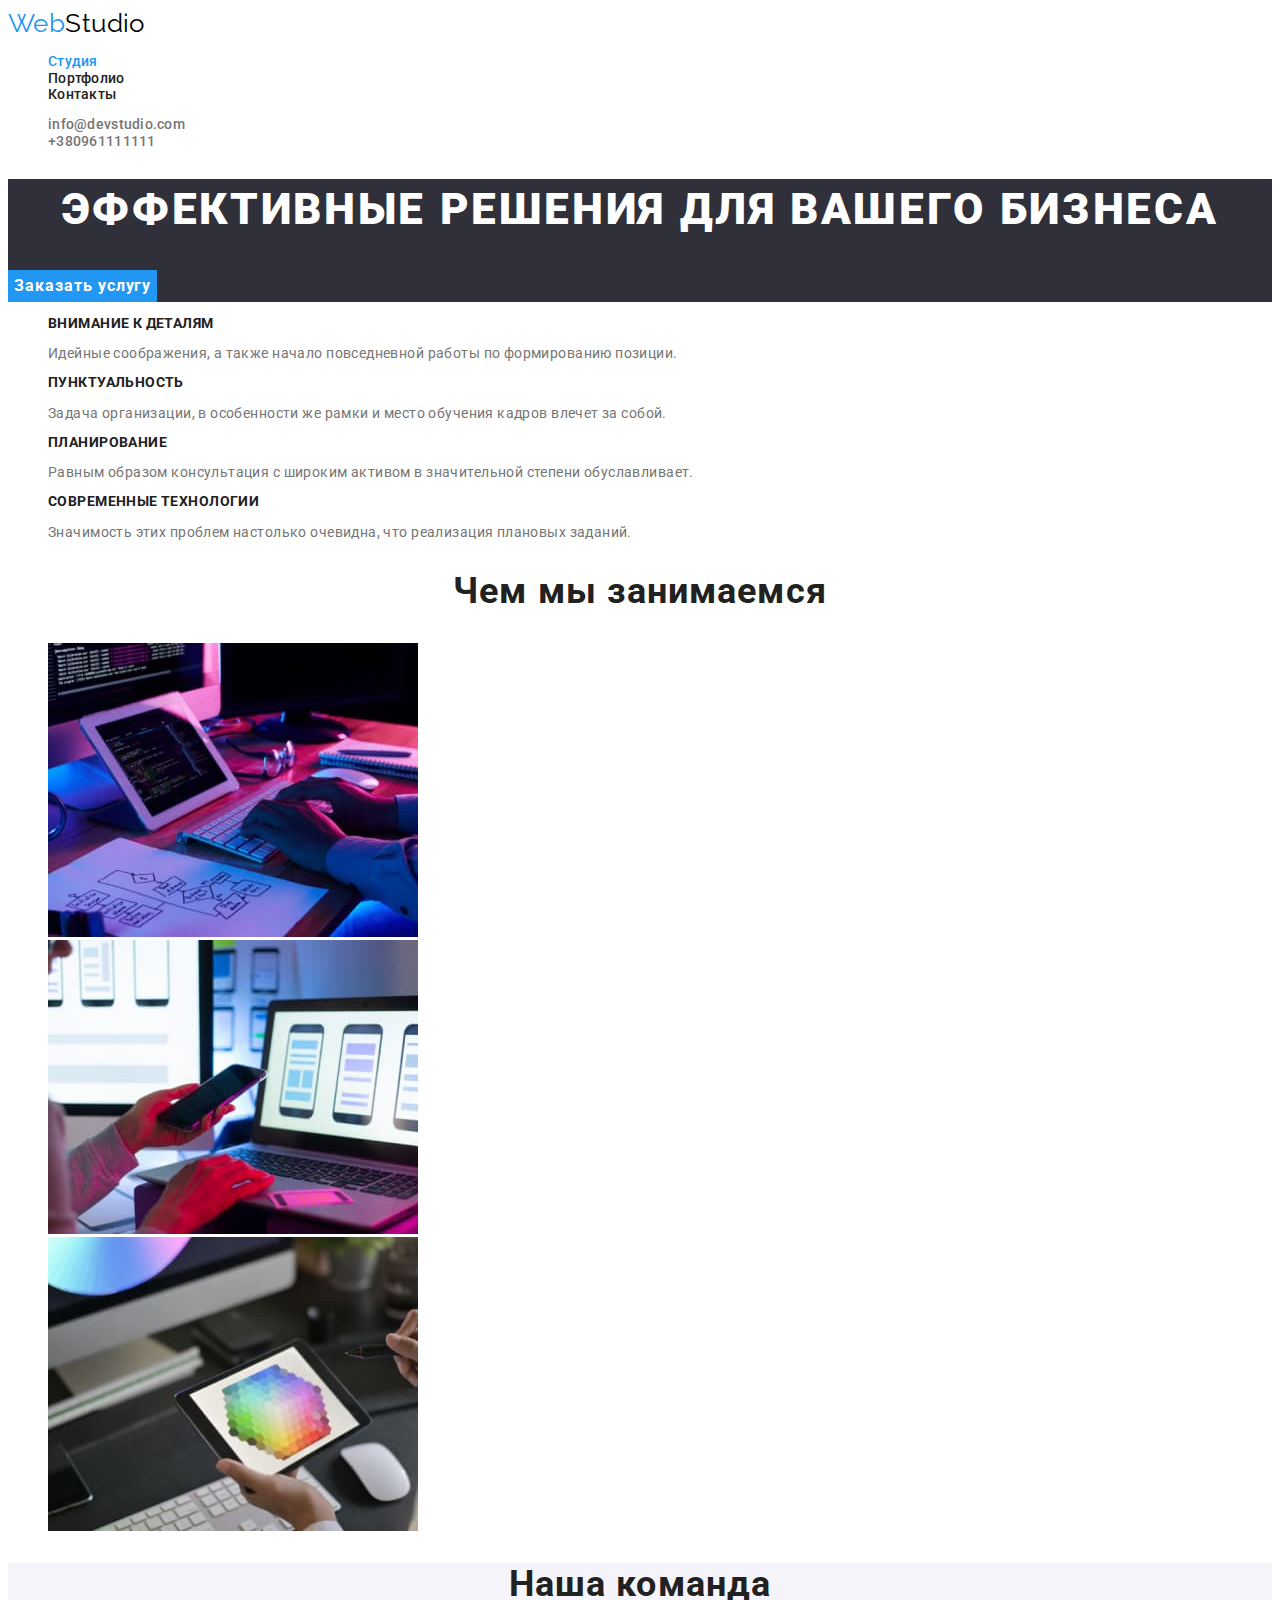
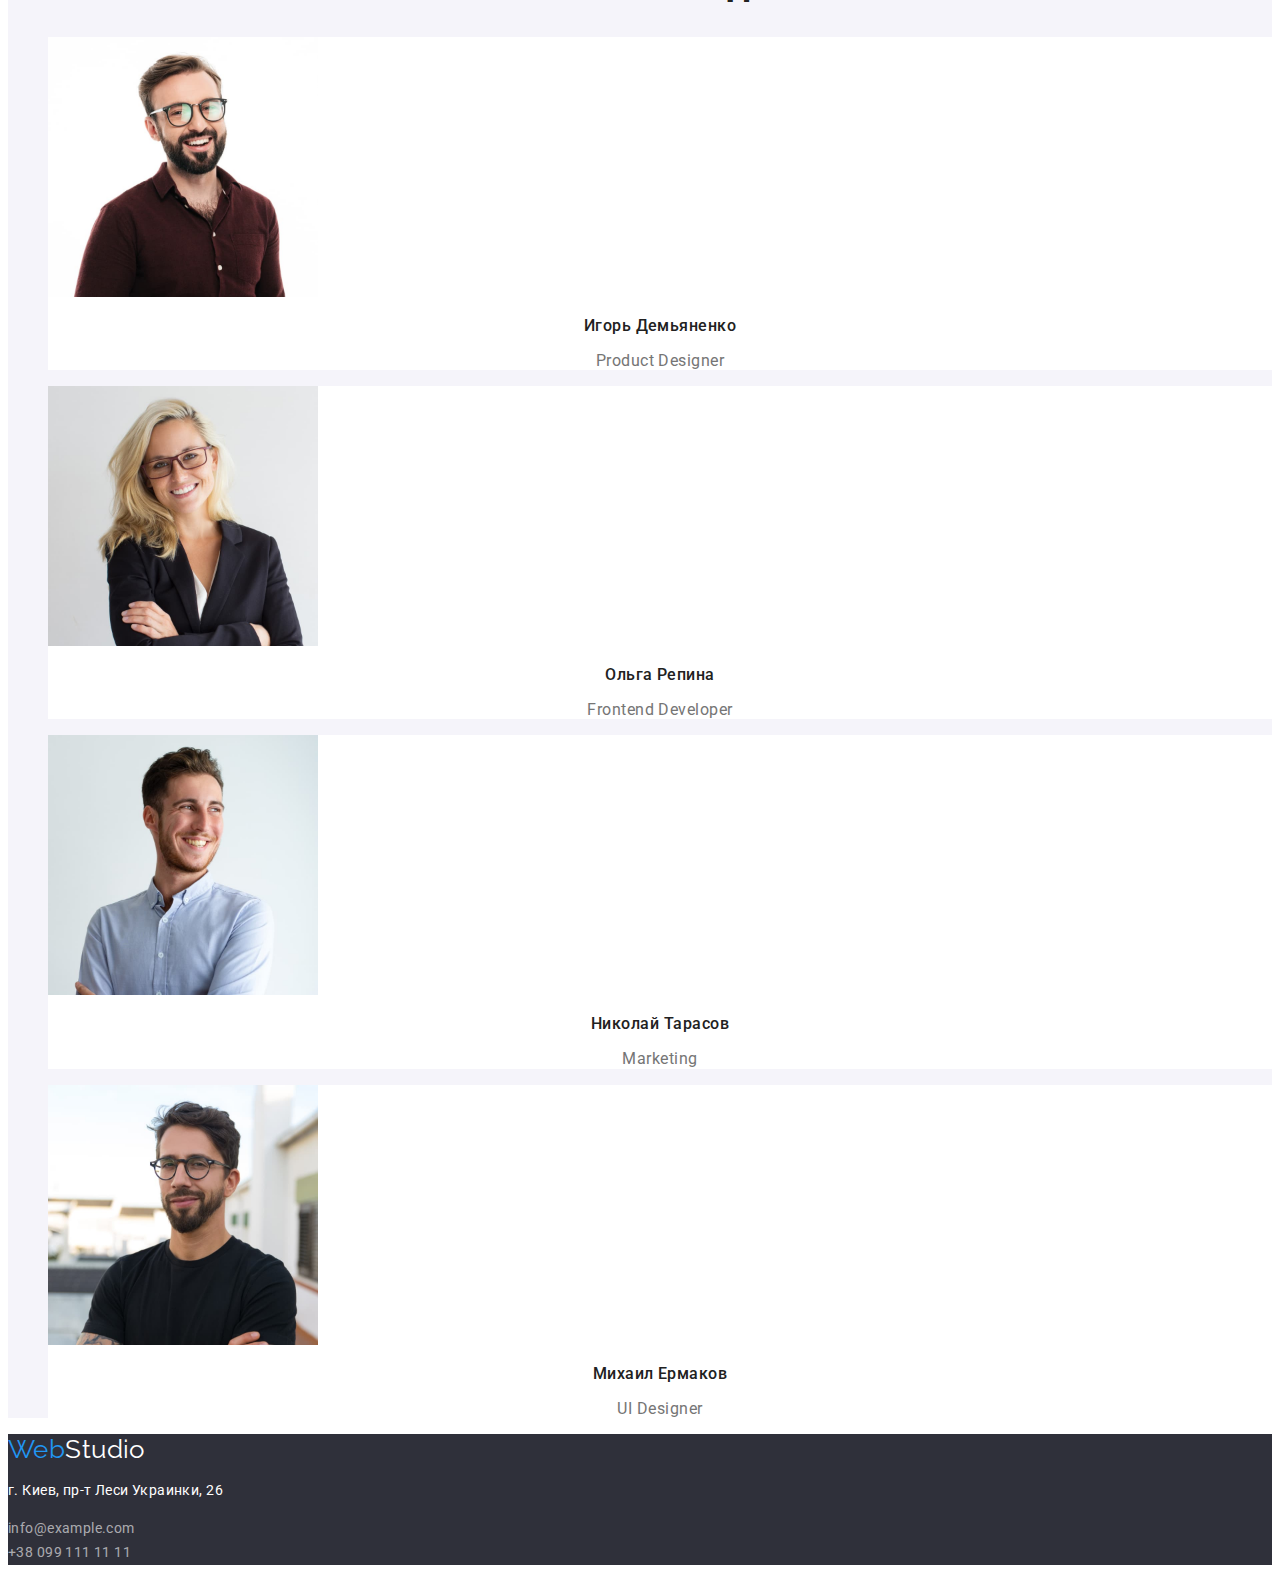
==== index.html @ defbe049 "Initial commit" ====
<!DOCTYPE html>
<html lang="ru">
  <head>
    <meta charset="UTF-8" />
    <meta http-equiv="X-UA-Compatible" content="IE=edge" />
    <meta name="viewport" content="width=device-width, initial-scale=1.0" />
    <title>WebStudio</title>
    <link rel="preconnect" href="https://fonts.googleapis.com" />
    <link rel="preconnect" href="https://fonts.gstatic.com" crossorigin />
    <link
      href="https://fonts.googleapis.com/css2?family=Raleway:wght@700&family=Roboto:wght@400;500;700;900&display=swap"
      rel="stylesheet"
    />
    <link rel="stylesheet" href="./css/styles.css" />
  </head>
  <body>
    <!-- Шапка -->
    <header>
      <nav class="nav-header">
        <a lang="en" href="./index.html" class="logo"
          >Web<span class="logo-secondary">Studio</span></a
        >
        <ul class="site-nav list">
          <li><a href="" class="link current">Студия</a></li>
          <li><a href="./portfolio.html" class="link">Портфолио</a></li>
          <li><a href="" class="link">Контакты</a></li>
        </ul>
      </nav>
      <ul class="header-list">
        <li>
          <a href="mailto:info@devstudio.com" class="header-link"
            >info@devstudio.com</a
          >
        </li>
        <li>
          <a href="tel:+380961111111" class="header-link">+380961111111</a>
        </li>
      </ul>
    </header>
    <!-- Основной контент -->

    <main>
      <!-- Герой -->
      <section class="hero">
        <h1 class="hero-title">Эффективные решения для вашего бизнеса</h1>
        <button type="button" class="primary-button">Заказать услугу</button>
      </section>

      <!-- Приемущества сайта -->
      <div class="main-sextion">
        <ul class="main-list">
          <li>
            <h3 class="main-title">Внимание к деталям</h3>
            <p class="main-text">
              Идейные соображения, а также начало повседневной работы по
              формированию позиции.
            </p>
          </li>
          <li>
            <h3 class="main-title">Пунктуальность</h3>
            <p class="main-text">
              Задача организации, в особенности же рамки и место обучения кадров
              влечет за собой.
            </p>
          </li>
          <li>
            <h3 class="main-title">Планирование</h3>
            <p class="main-text">
              Равным образом консультация с широким активом в значительной
              степени обуславливает.
            </p>
          </li>
          <li>
            <h3 class="main-title">Современные технологии</h3>
            <p class="main-text">
              Значимость этих проблем настолько очевидна, что реализация
              плановых заданий.
            </p>
          </li>
        </ul>
      </div>
      <!-- Чем мы занимаемся -->
      <section class="work-section">
        <h2 class="work-title">Чем мы занимаемся</h2>
        <ul class="work-list">
          <li>
            <img
              src="./images/webstudio/nout.jpg"
              alt="планшет с написанным на нем кодом"
              width="370"
              height="294"
            />
          </li>
          <li>
            <img
              src="./images/webstudio/mobile.jpg"
              alt="работа на ноутбуке"
              width="370"
              height="294"
            />
          </li>
          <li>
            <img
              src="./images/webstudio/cube.jpg"
              alt="цветной шестигранник на планшете"
              width="370"
              height="294"
            />
          </li>
        </ul>
      </section>
      <!-- Команда работников -->
      <section class="team">
        <h2 class="team-title">Наша команда</h2>
        <ul class="team-list">
          <li class="worker">
            <img
              src="./images/webstudio/red.jpg"
              alt="работник компании в красной рубашке"
              width="270"
              height="260"
            />
            <h3 class="team-name">Игорь Демьяненко</h3>
            <p lang="en" class="team-text">Product Designer</p>
          </li>
          <li class="worker">
            <img
              src="./images/webstudio/blond.jpg" 
              alt="работник комапании девушка блондинка"
              width="270"
              height="260"
            />
            <h3 class="team-name">Ольга Репина</h3>
            <p lang="en" class="team-text">Frontend Developer</p>
          </li>
          <li class="worker">
            <img
              src="./images/webstudio/white.jpg"
              alt="работник комапании в синей рубашке"
              width="270"
              height="260"
            />
            <h3 class="team-name">Николай Тарасов</h3>
            <p lang="en" class="team-text">Marketing</p>
          </li>
          <li class="worker">
            <img
              src="./images/webstudio/black.jpg"
              alt="работник комапании в черной футболке"
              width="270"
              height="260"
            />
            <h3 class="team-name">Михаил Ермаков</h3>
            <p lang="en" class="team-text">UI Designer</p>
          </li>
        </ul>
      </section>
    </main>
    <!-- Подвал сайта -->
    <footer>
      <div class="footer">
        <a lang="en" href="./index.html" class="logo"
          >Web<span class="logo-footer">Studio</span></a
        >
        <address>
          <p class="footer-address">г. Киев, пр-т Леси Украинки, 26</p>
          <a href="mailto:info@example.com " class="footer-link"
            >info@example.com
          </a>
          <br />
          <a href="tel:+380991111111" class="footer-link">+38 099 111 11 11</a>
        </address>
      </div>
    </footer>
  </body>
</html>
---- css/styles.css ----
/* цвет основного текста #757575 */
/* цвет вторичного текста rgba(33, 33, 33, 1) */
/* основной фон #E5E5E5;*/
/* вторичный фон #2F303A */
/* акцент  #2196F3*/

:root {
  --title-text-color: #757575;
  --primary-text-color: rgba(33, 33, 33, 1);
  --accent-color: #2196f3;
  --background-color: #ffffff;
  --secondary-color: #2f303a;
  --button-color: #ffffff;
  --portfolio-title: #212121;
  --primary-button-hover-focus: #188ce8;
}
body {
  background-color: var(--background-color);
  color: var(--title-text-color);
  font-family: Roboto, sans-serif;
  letter-spacing: 0.03em;
  font-size: 14px;
}
/* logo */
.logo {
  color: var(--accent-color);
  font-family: Raleway, sans-serif;
  font-size: 26px;
  line-height: 1.2;
  text-decoration: none;
}
.logo:focus,
.logo:hover {
  color: var(--accent-color);
}
.logo-secondary {
  color: #000000;
}
.logo-secondary:focus,
.logo-secondary:hover {
  color: #000000;
}
/* Навигация */

.site-nav {
  list-style: none;
}
.link {
  color: var(--primary-text-color);
  font-weight: 500;
  line-height: 1.1;
  letter-spacing: 0.02em;
  text-decoration: none;
}
.link:focus,
.link:hover {
  color: var(--accent-color);
}
.site-nav .current {
  color: var(--accent-color);
}

/* Адрес */
.header-list {
  list-style: none;
}
.header-link {
  color: var(--title-text-color);
  font-weight: 500;
  letter-spacing: 0.02em;
  line-height: 1.1;
  text-decoration: none;
}
.header-link:focus,
.header-link:hover {
  color: var(--accent-color);
}

/* основной контент */
/* ГЕРОЙ */
.hero {
  background-color: var(--secondary-color);
}
.hero-title {
  color: white;
  font-weight: 900;
  font-size: 44px;
  line-height: 1.4;
  text-align: center;
  letter-spacing: 0.06em;
  text-transform: uppercase;

}
.primary-button {
  background-color: var(--accent-color);
  color: var(--button-color);
  font-family: inherit;
  border: none;
  cursor: pointer;
  font-weight: 700;
font-size: 16px;
line-height:1.9;
letter-spacing: 0.06em;
}
.primary-button:focus,
.primary-button:hover {
  background-color: var(--primary-button-hover-focus);
}
/* Приемущества сайта */
.main-list {
  list-style: none;
}
.main-title {
  color: var(--primary-text-color);
  font-size: 14px;
  line-height: 1.1;
  text-transform: uppercase;

}
/* чем занимается фирма */

.work-title {
  color: var(--primary-text-color);
  font-size: 36px;
  line-height: 1.2;
  text-align: center;
  letter-spacing: 0.03em;
}
.work-list {
  list-style: none;
}
/* Наша команда */
.team {
  background-color: #f5f4fa;
}
.team-photo {
  background-color: var(--background-color);
}
.team-title {
  font-size: 36px;
  line-height: 1.2;
  text-align: center;
  letter-spacing: 0.03em;
  color: #212121;
}
.team-list {
  list-style: none;
}
.worker {
  background-color: var(--background-color);
}
.team-name {
  font-weight: 500;
  font-size: 16px;
  line-height: 1.2;
  text-align: center;
  letter-spacing: 0.03em;
  color: var(--primary-text-color);
}
.team-text {
  font-size: 16px;
  line-height: 1.2;
  text-align: center;
  letter-spacing: 0.03em;
}
/* Подвал сайта */
.logo-footer {
  color: var(--background-color);
}
.footer {
  background-color: #2f303a;
}
.footer-address {
  color: white;
  font-style: normal;
  line-height: 1.7;
}
.footer-link {
  color: rgba(255, 255, 255, 0.6);
  font-style: normal;
  text-decoration: none;
  line-height: 1.7;
}
.footer-link:focus,
.footer-link:hover {
  color: var(--accent-color);
}
/* Страница портфолио */
/* Секция кнопки */
.projects-buttons {
  list-style: none;
}
.secondary-button {
  font-family: inherit;
  font-weight: 500;
  font-size: 16px;
  line-height: 1.6;
  letter-spacing: 0.03em;
  border: none;
  cursor: pointer;
}
.secondary-button:focus,
.secondary-button:hover {
  background-color: var(--accent-color);
  color: var(--button-color);
}
/* Секция проекты */
.projects-list {
  list-style: none;
  box-sizing: border-box;
}
.projects-link {
  background-color: #eeeeee;
  text-decoration: none;
}
.projects-title {
  color: var(--portfolio-title);
  font-size: 18px;
  line-height: 2;
  letter-spacing: 0.06em;
}
.projects-text {
  color: var(--title-text-color);
  font-size: 16px;
  line-height: 1.9;
  letter-spacing: 0.03em;
}
/* Футер */
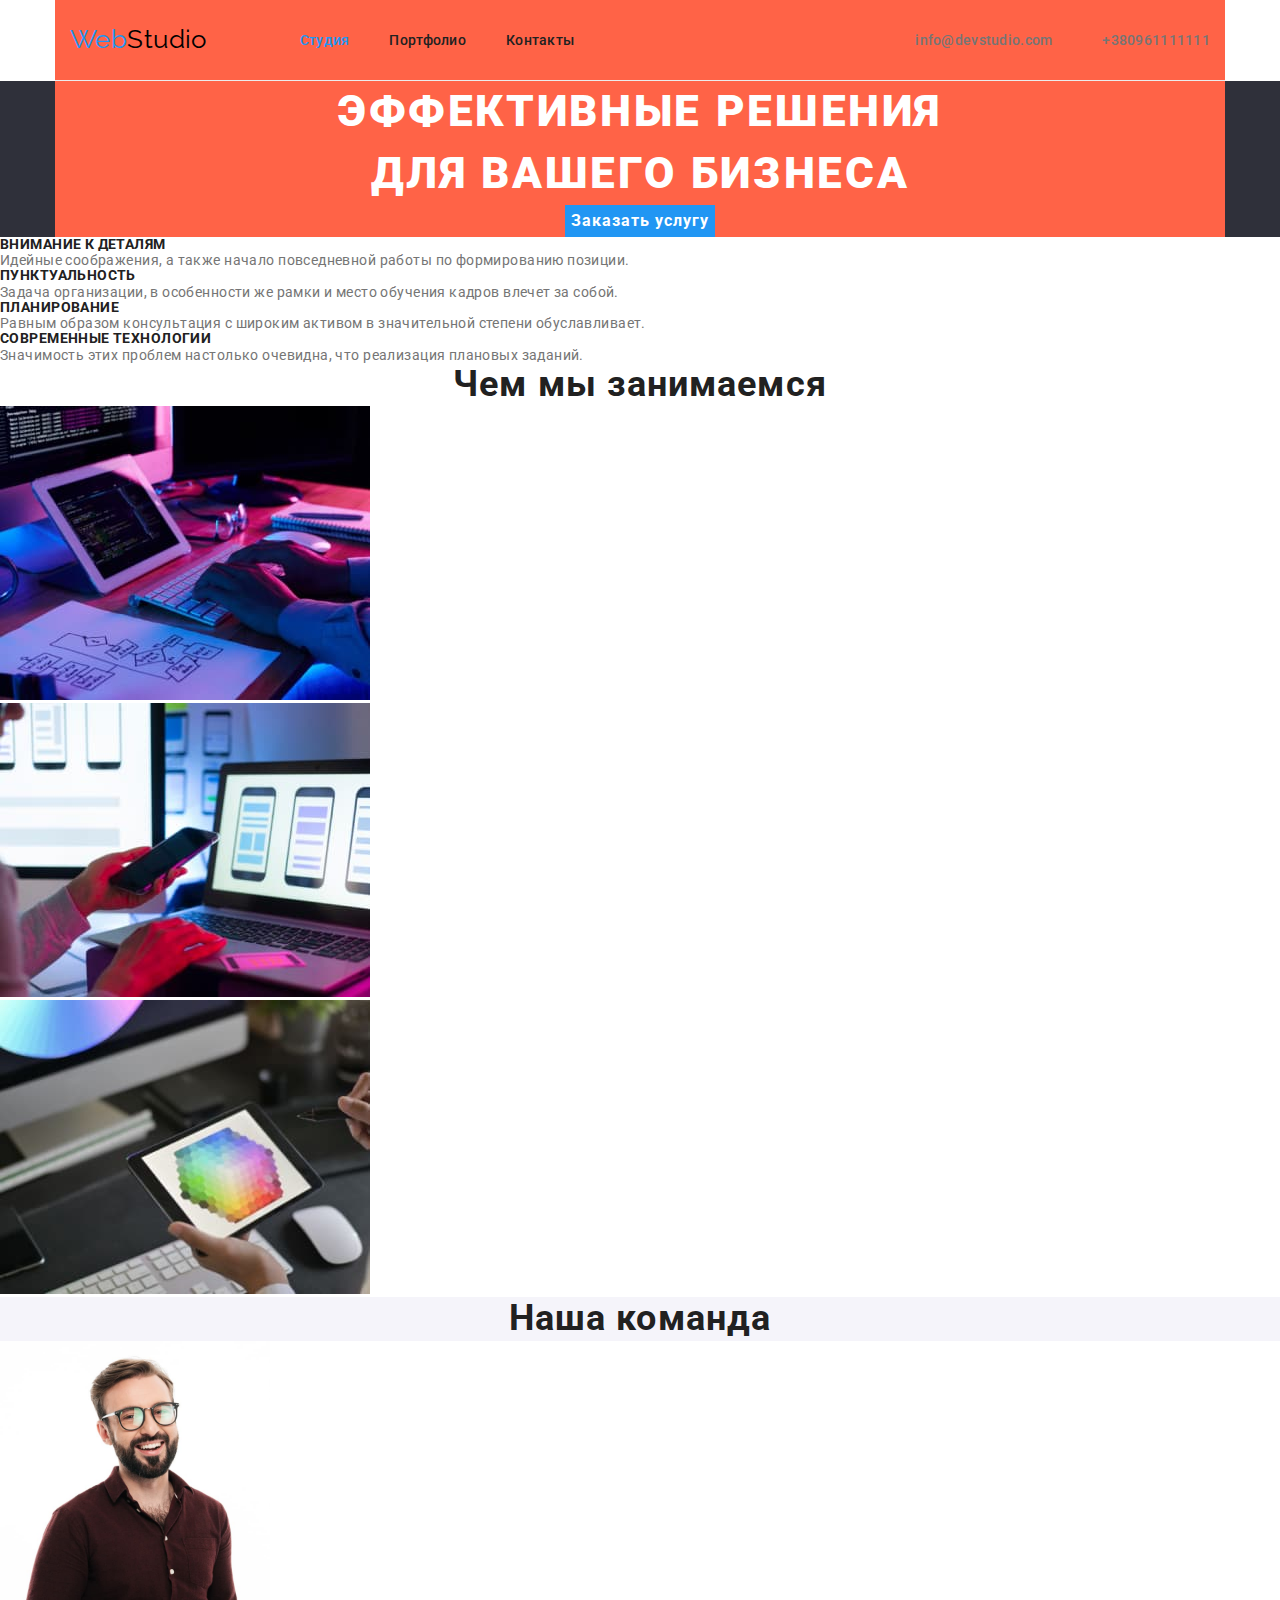
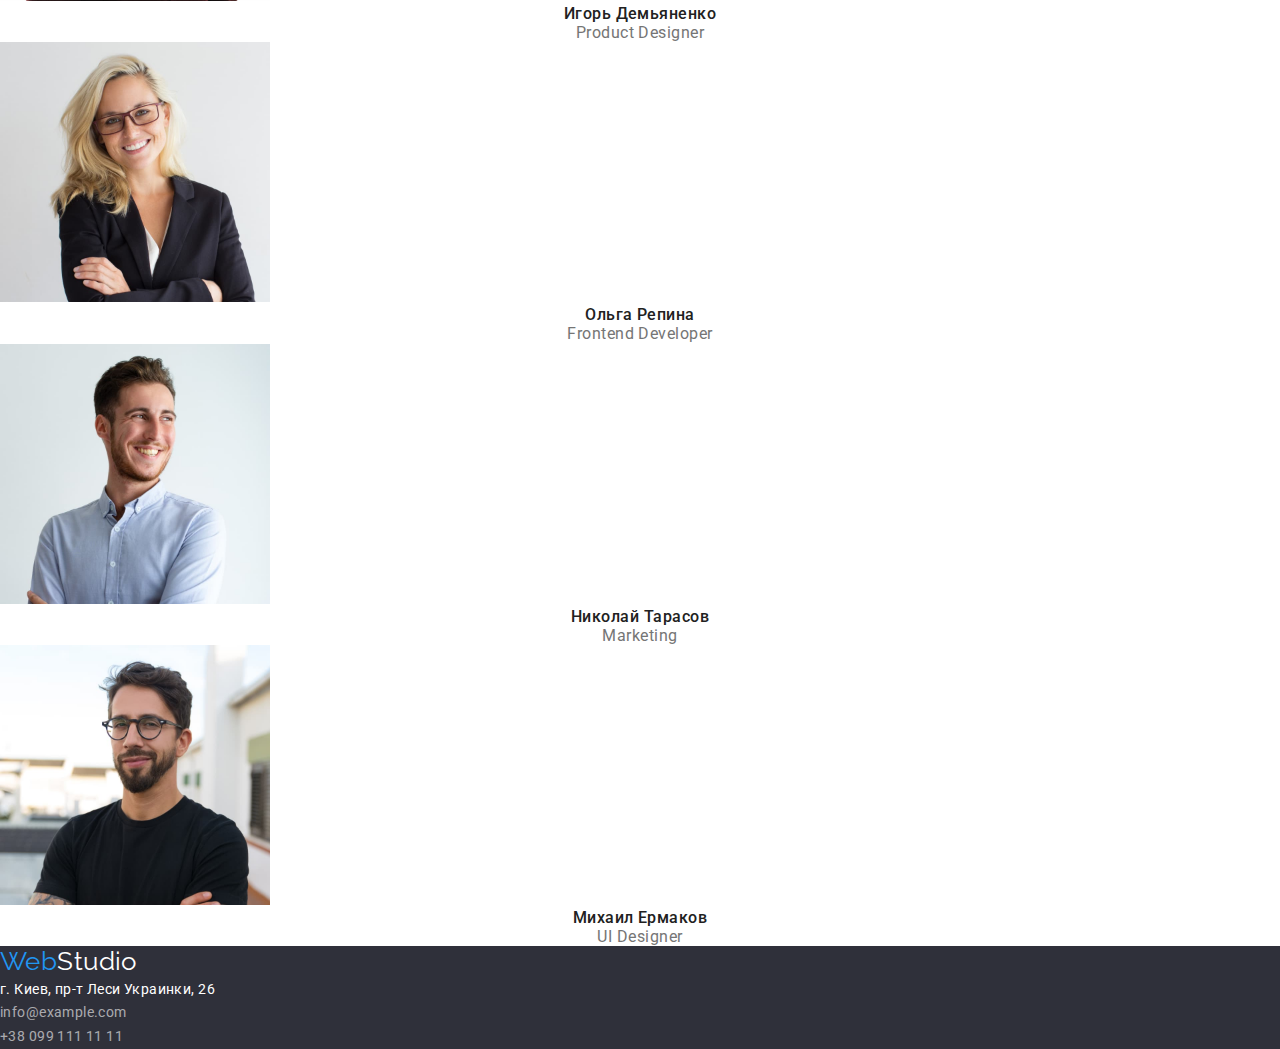
==== commit 9691c021: "сделан header" ====
--- a/index.html
+++ b/index.html
@@ -11,39 +11,49 @@
       href="https://fonts.googleapis.com/css2?family=Raleway:wght@700&family=Roboto:wght@400;500;700;900&display=swap"
       rel="stylesheet"
     />
+    <link
+      rel="stylesheet"
+      href="https://cdnjs.cloudflare.com/ajax/libs/modern-normalize/1.1.0/modern-normalize.min.css"
+    />
     <link rel="stylesheet" href="./css/styles.css" />
   </head>
   <body>
     <!-- Шапка -->
     <header>
+      <div class="container main-nav">
       <nav class="nav-header">
         <a lang="en" href="./index.html" class="logo"
           >Web<span class="logo-secondary">Studio</span></a
         >
+        
         <ul class="site-nav list">
-          <li><a href="" class="link current">Студия</a></li>
-          <li><a href="./portfolio.html" class="link">Портфолио</a></li>
-          <li><a href="" class="link">Контакты</a></li>
+          <li class="item"><a href="" class="link current">Студия</a></li>
+          <li class="item"><a href="./portfolio.html" class="link">Портфолио</a></li>
+          <li class="item"><a href="" class="link">Контакты</a></li>
         </ul>
       </nav>
+      
       <ul class="header-list">
-        <li>
+        <li class="item">
           <a href="mailto:info@devstudio.com" class="header-link"
             >info@devstudio.com</a
           >
         </li>
-        <li>
+        <li class="item">
           <a href="tel:+380961111111" class="header-link">+380961111111</a>
         </li>
       </ul>
+      </div>
     </header>
     <!-- Основной контент -->
 
     <main>
       <!-- Герой -->
       <section class="hero">
+        <div class="container top ">
         <h1 class="hero-title">Эффективные решения для вашего бизнеса</h1>
         <button type="button" class="primary-button">Заказать услугу</button>
+      </div>
       </section>
 
       <!-- Приемущества сайта -->
@@ -125,7 +135,7 @@
           </li>
           <li class="worker">
             <img
-              src="./images/webstudio/blond.jpg" 
+              src="./images/webstudio/blond.jpg"
               alt="работник комапании девушка блондинка"
               width="270"
               height="260"
--- a/css/styles.css
+++ b/css/styles.css
@@ -20,9 +20,51 @@
   font-family: Roboto, sans-serif;
   letter-spacing: 0.03em;
   font-size: 14px;
-}
+  margin: 0;
+}
+
+
+
+/* Утилиты */
+
+h1,
+h2,
+h3,
+h4,
+h5,
+h6,
+p,
+ul {
+  margin: 0;
+  padding: 0;
+}
+
+.container{
+  width: 1170px;
+  padding-left: 15px;
+  padding-right: 15px;
+  margin-left: auto;
+  margin-right: auto;
+  background-color: tomato;
+  
+}
+
+.main-nav{
+  display: flex;
+  align-items: center;
+  border-bottom: 1px solid #ECECEC;
+  
+}
+
 /* logo */
+.nav-header{
+  display: flex;
+  align-items: center;
+}
 .logo {
+  margin-right: 93px;
+  padding-top: 24px;
+  padding-bottom: 25px;
   color: var(--accent-color);
   font-family: Raleway, sans-serif;
   font-size: 26px;
@@ -44,7 +86,27 @@
 
 .site-nav {
   list-style: none;
-}
+  display: flex;
+  margin-left: auto;
+  margin-right: auto;
+  padding-top: 32px;
+  padding-bottom:32px;
+  
+}
+
+.site-nav .item:not(:last-child) {
+  margin-right: 40px;
+}
+.header-list{
+  display: flex;
+  padding-top: 32px;
+  padding-bottom: 32px;
+  margin-left: auto;
+  
+}
+
+
+
 .link {
   color: var(--primary-text-color);
   font-weight: 500;
@@ -64,6 +126,9 @@
 .header-list {
   list-style: none;
 }
+.header-list .item:not(:last-child){
+  margin-right: 50px;
+}
 .header-link {
   color: var(--title-text-color);
   font-weight: 500;
@@ -81,7 +146,14 @@
 .hero {
   background-color: var(--secondary-color);
 }
+.top{
+  padding: 100;
+}
+
 .hero-title {
+  margin-left: auto;
+  margin-right: auto;
+  width: 696px;
   color: white;
   font-weight: 900;
   font-size: 44px;
@@ -89,18 +161,23 @@
   text-align: center;
   letter-spacing: 0.06em;
   text-transform: uppercase;
-
+  
 }
 .primary-button {
+  display: flex;
+  margin-left: auto;
+  margin-right: auto;
   background-color: var(--accent-color);
   color: var(--button-color);
   font-family: inherit;
   border: none;
   cursor: pointer;
   font-weight: 700;
-font-size: 16px;
-line-height:1.9;
-letter-spacing: 0.06em;
+  font-size: 16px;
+  line-height: 1.9;
+  letter-spacing: 0.06em;
+
+  
 }
 .primary-button:focus,
 .primary-button:hover {
@@ -115,7 +192,6 @@
   font-size: 14px;
   line-height: 1.1;
   text-transform: uppercase;
-
 }
 /* чем занимается фирма */
 
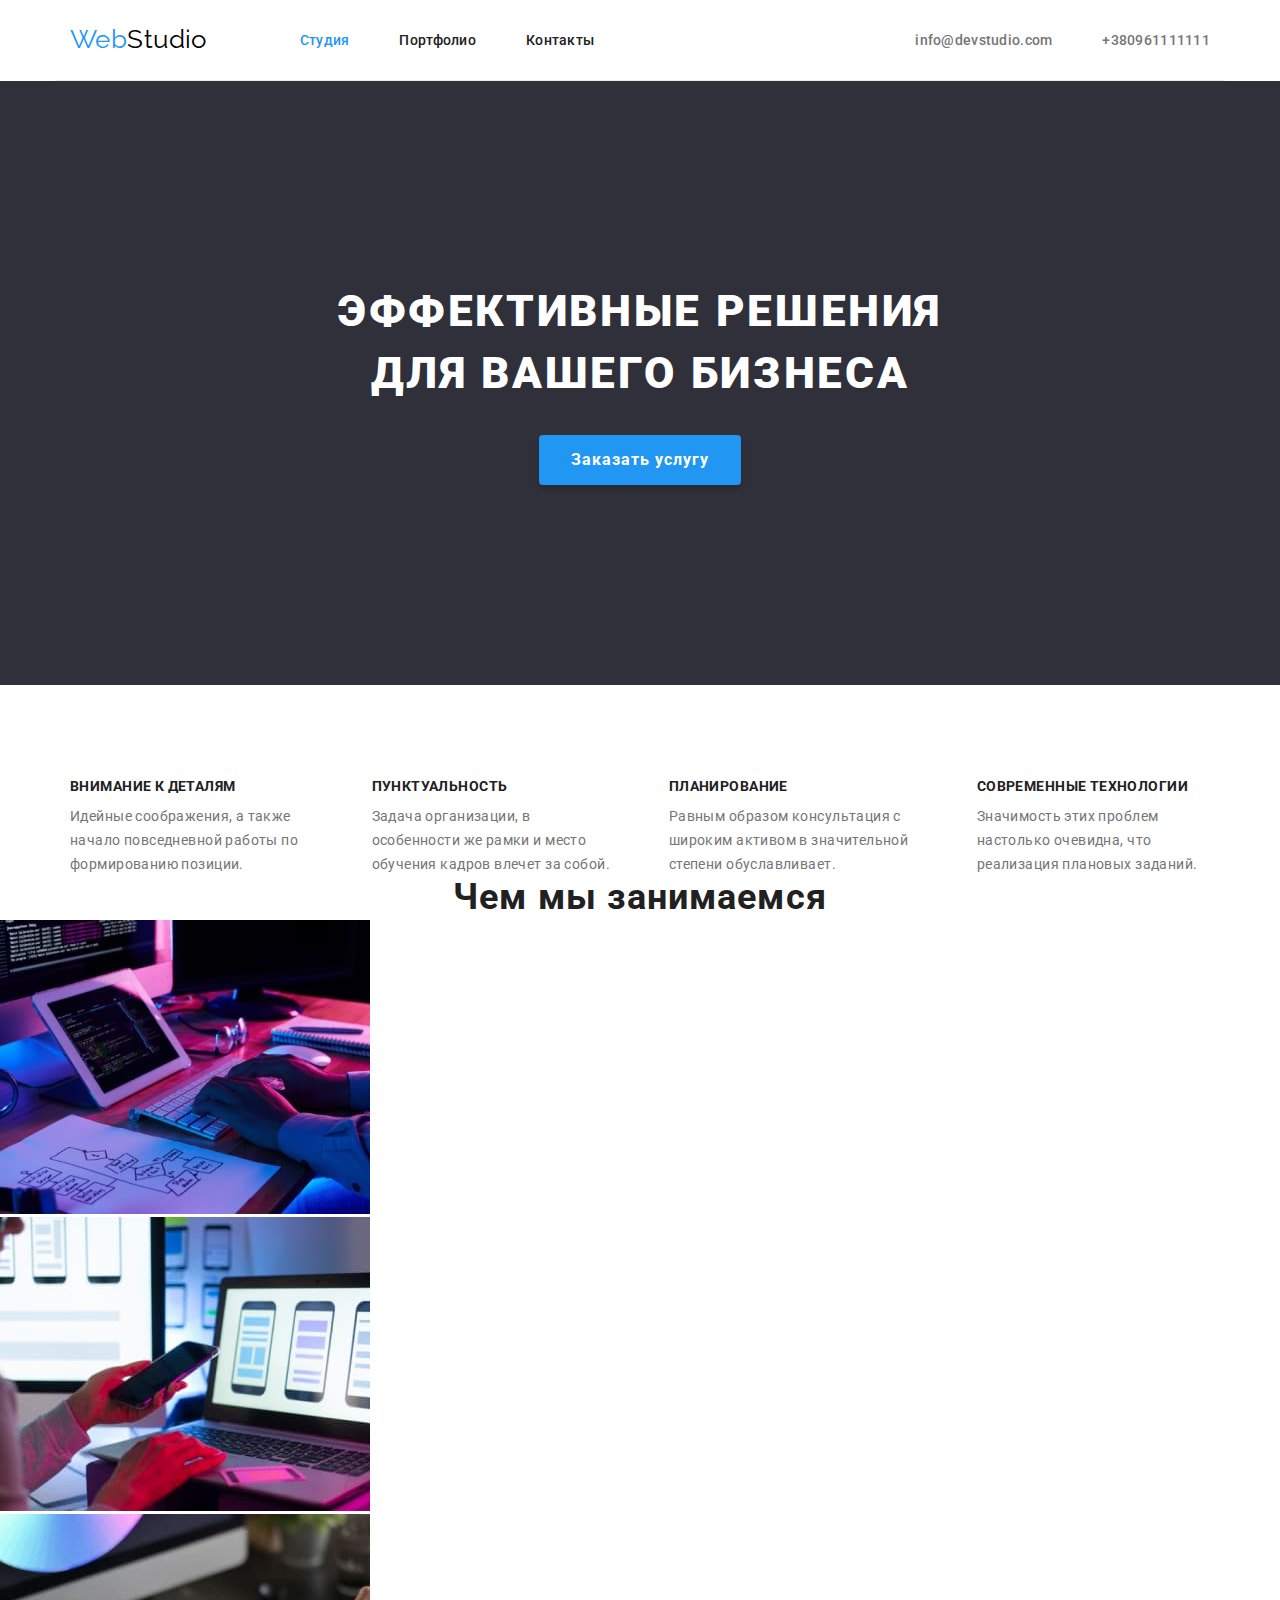
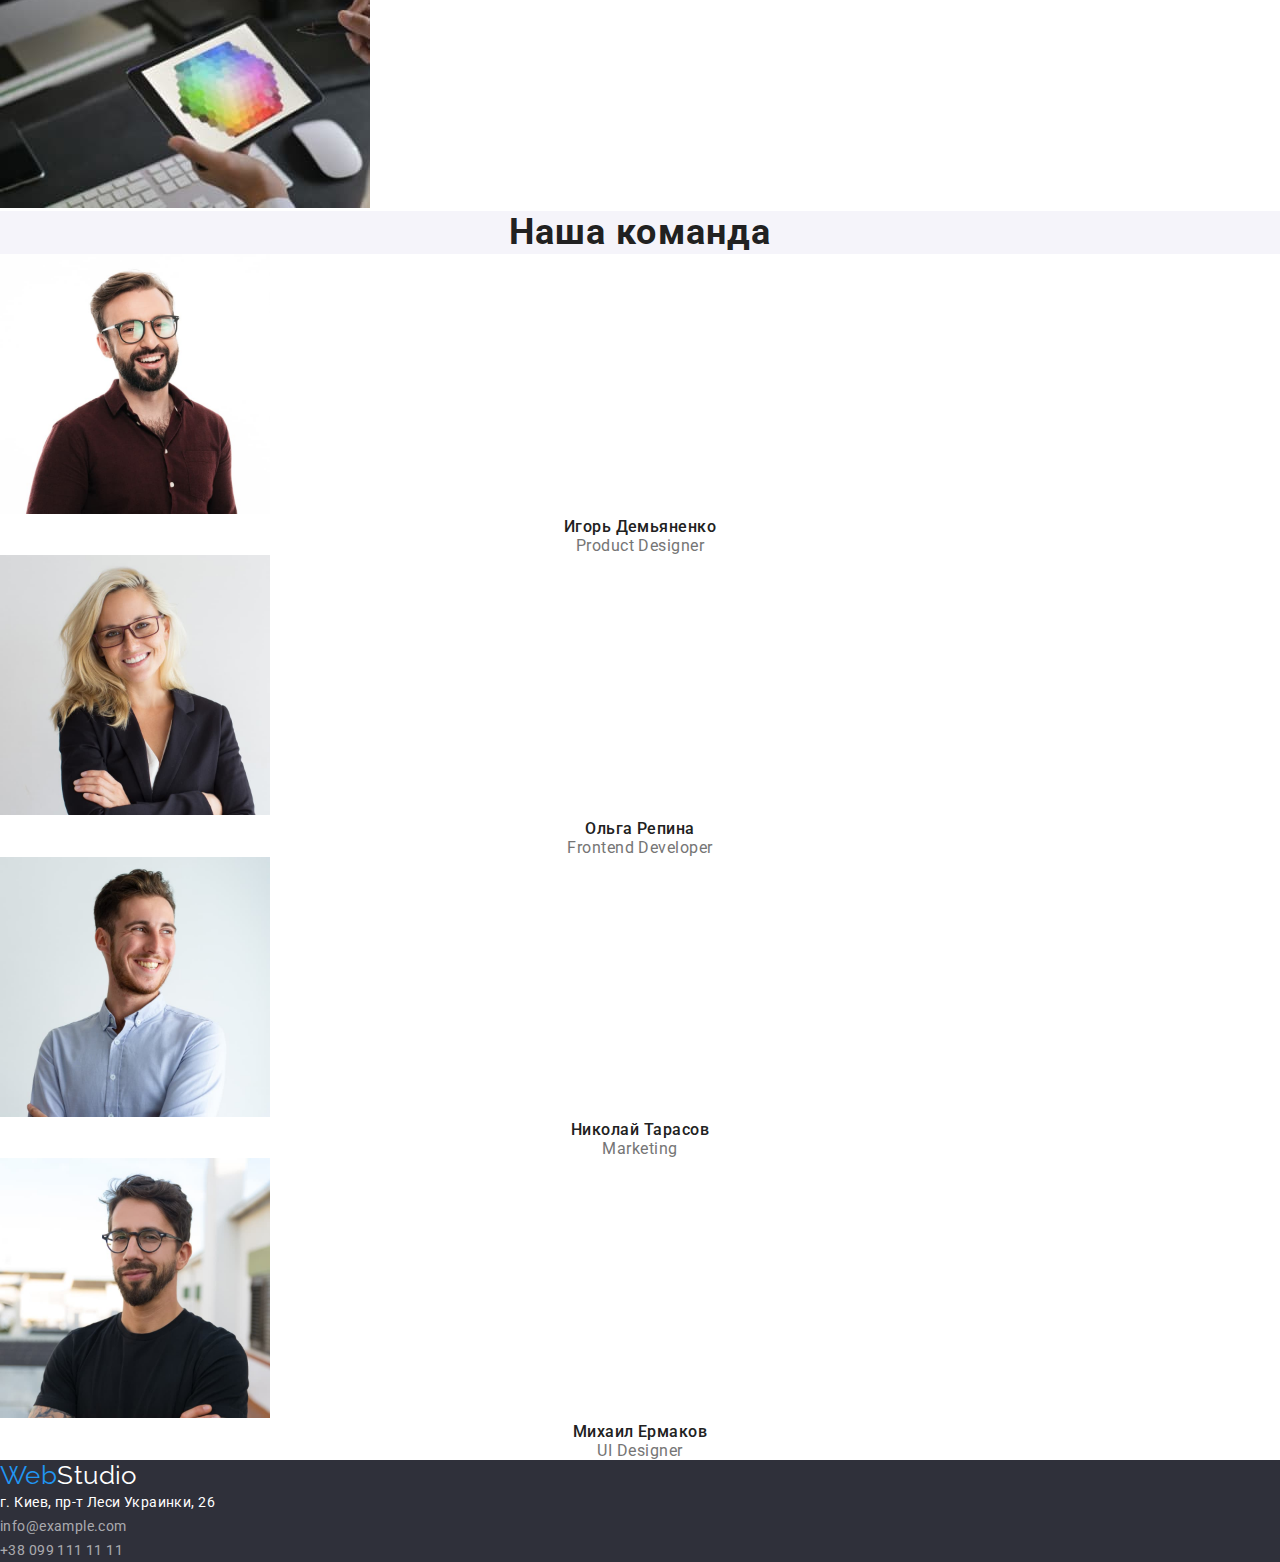
==== commit aa29bcd8: "сделал секцию приемущества" ====
--- a/index.html
+++ b/index.html
@@ -51,36 +51,39 @@
       <!-- Герой -->
       <section class="hero">
         <div class="container top ">
-        <h1 class="hero-title">Эффективные решения для вашего бизнеса</h1>
+        <h1 class="hero-title">Эффективные решения <br> для вашего бизнеса</h1>
+        <div class="padding-bottom">
         <button type="button" class="primary-button">Заказать услугу</button>
+        </div>
       </div>
       </section>
 
       <!-- Приемущества сайта -->
       <div class="main-sextion">
+        <div class="container">
         <ul class="main-list">
-          <li>
+          <li class="item">
             <h3 class="main-title">Внимание к деталям</h3>
             <p class="main-text">
               Идейные соображения, а также начало повседневной работы по
               формированию позиции.
             </p>
           </li>
-          <li>
+          <li class="item">
             <h3 class="main-title">Пунктуальность</h3>
             <p class="main-text">
               Задача организации, в особенности же рамки и место обучения кадров
               влечет за собой.
             </p>
           </li>
-          <li>
+          <li class="item">
             <h3 class="main-title">Планирование</h3>
             <p class="main-text">
               Равным образом консультация с широким активом в значительной
               степени обуславливает.
             </p>
           </li>
-          <li>
+          <li class="item">
             <h3 class="main-title">Современные технологии</h3>
             <p class="main-text">
               Значимость этих проблем настолько очевидна, что реализация
@@ -88,6 +91,7 @@
             </p>
           </li>
         </ul>
+        </div>
       </div>
       <!-- Чем мы занимаемся -->
       <section class="work-section">
--- a/css/styles.css
+++ b/css/styles.css
@@ -45,14 +45,13 @@
   padding-right: 15px;
   margin-left: auto;
   margin-right: auto;
-  background-color: tomato;
-  
+
 }
 
 .main-nav{
   display: flex;
   align-items: center;
-  border-bottom: 1px solid #ECECEC;
+   border-bottom: 1px solid #ECECEC;
   
 }
 
@@ -94,7 +93,7 @@
   
 }
 
-.site-nav .item:not(:last-child) {
+.item:not(:last-child) {
   margin-right: 40px;
 }
 .header-list{
@@ -126,7 +125,7 @@
 .header-list {
   list-style: none;
 }
-.header-list .item:not(:last-child){
+ .item:not(:last-child){
   margin-right: 50px;
 }
 .header-link {
@@ -144,16 +143,17 @@
 /* основной контент */
 /* ГЕРОЙ */
 .hero {
+  margin-bottom: 94px;
   background-color: var(--secondary-color);
+  text-align: center;
 }
 .top{
-  padding: 100;
+  padding-top: 200px;
+
 }
 
 .hero-title {
-  margin-left: auto;
-  margin-right: auto;
-  width: 696px;
+margin-bottom: 30px;
   color: white;
   font-weight: 900;
   font-size: 44px;
@@ -161,38 +161,53 @@
   text-align: center;
   letter-spacing: 0.06em;
   text-transform: uppercase;
-  
+}
+.padding-bottom{
+padding-bottom: 200px;
 }
 .primary-button {
-  display: flex;
-  margin-left: auto;
-  margin-right: auto;
+  padding: 10px 32px;
+box-shadow: 0px 4px 4px rgba(0, 0, 0, 0.15);
+border-radius: 4px;
+border: none;
   background-color: var(--accent-color);
   color: var(--button-color);
   font-family: inherit;
-  border: none;
   cursor: pointer;
   font-weight: 700;
   font-size: 16px;
   line-height: 1.9;
   letter-spacing: 0.06em;
-
-  
 }
 .primary-button:focus,
 .primary-button:hover {
   background-color: var(--primary-button-hover-focus);
 }
 /* Приемущества сайта */
+
+
 .main-list {
   list-style: none;
+  display: flex;
+  align-items: center;
+  
+
 }
 .main-title {
+  margin-bottom: 10px;
   color: var(--primary-text-color);
   font-size: 14px;
   line-height: 1.1;
   text-transform: uppercase;
 }
+.main-text{
+  font-size: 14px;
+    line-height: 24px;
+    letter-spacing: 0.03em;
+}
+
+
+
 /* чем занимается фирма */
 
 .work-title {
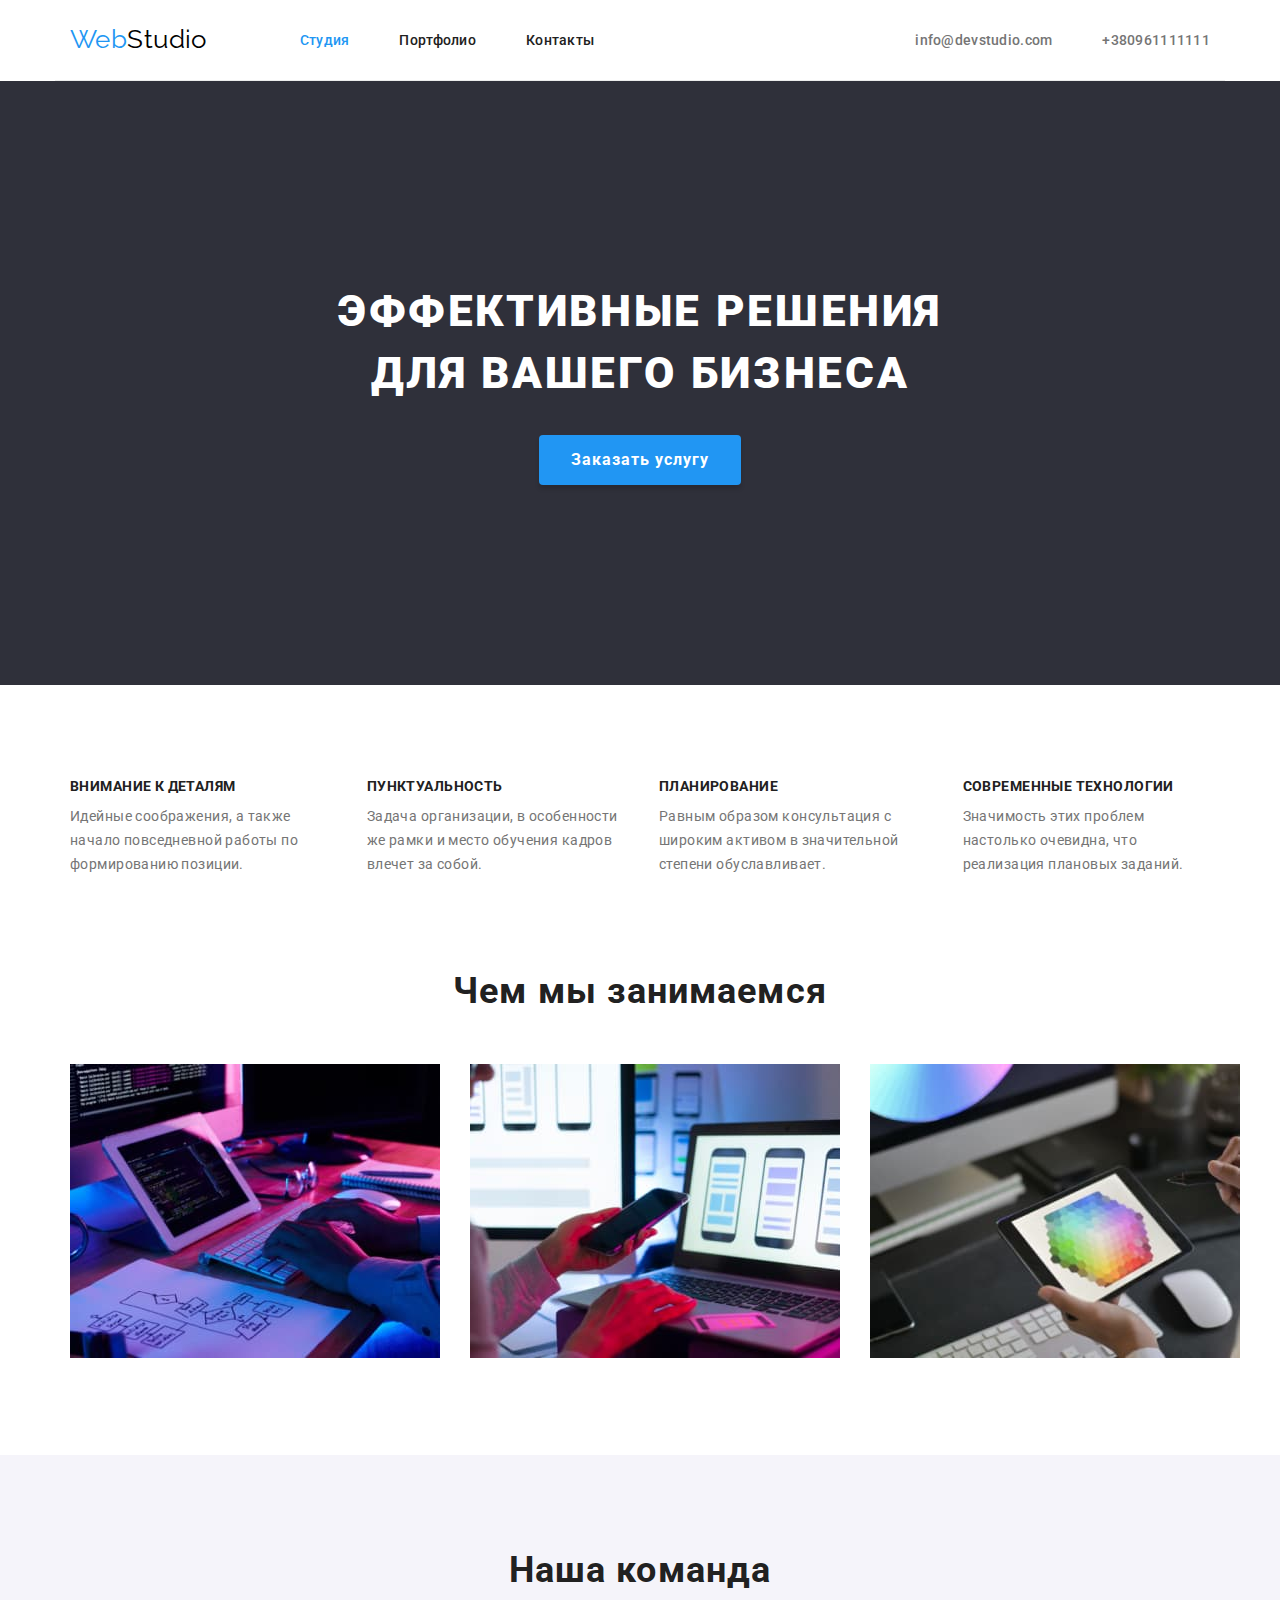
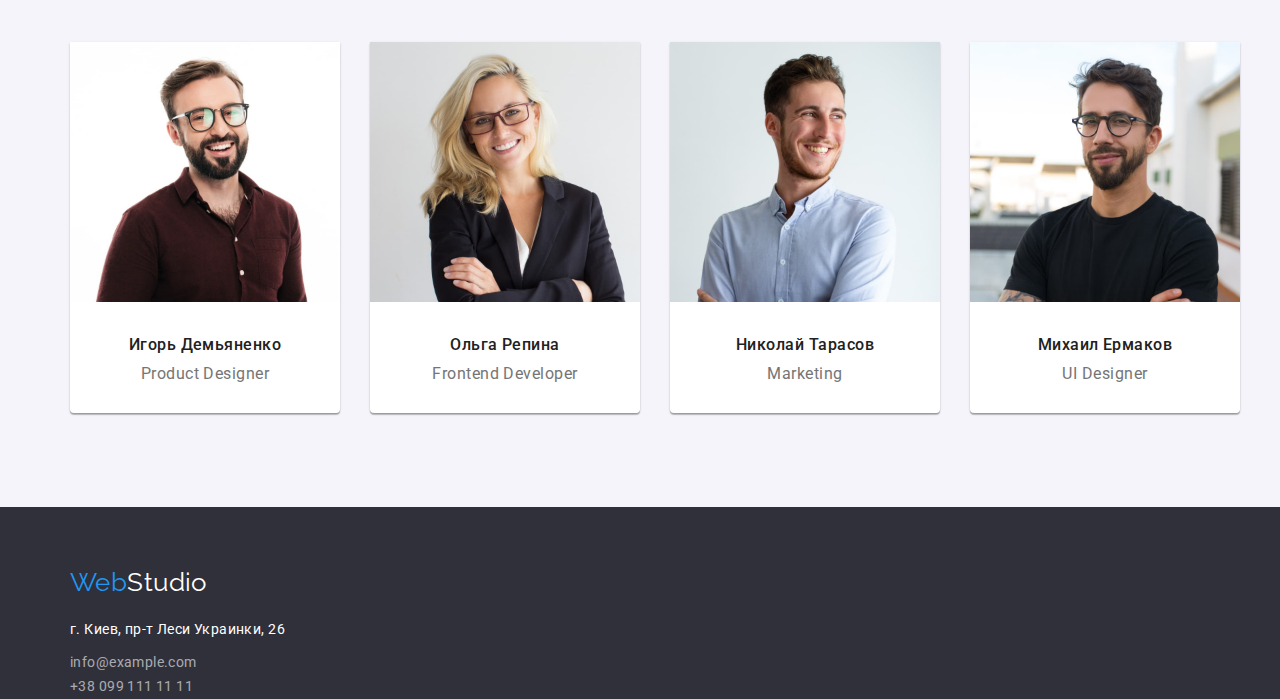
==== commit fd479bd5: "сделан main" ====
--- a/index.html
+++ b/index.html
@@ -95,9 +95,10 @@
       </div>
       <!-- Чем мы занимаемся -->
       <section class="work-section">
+        <div class="container">
         <h2 class="work-title">Чем мы занимаемся</h2>
         <ul class="work-list">
-          <li>
+          <li class="item">
             <img
               src="./images/webstudio/nout.jpg"
               alt="планшет с написанным на нем кодом"
@@ -105,7 +106,7 @@
               height="294"
             />
           </li>
-          <li>
+          <li class="item">
             <img
               src="./images/webstudio/mobile.jpg"
               alt="работа на ноутбуке"
@@ -113,7 +114,7 @@
               height="294"
             />
           </li>
-          <li>
+          <li class="item">
             <img
               src="./images/webstudio/cube.jpg"
               alt="цветной шестигранник на планшете"
@@ -122,12 +123,14 @@
             />
           </li>
         </ul>
+        </div>
       </section>
       <!-- Команда работников -->
       <section class="team">
+        <div class="container">
         <h2 class="team-title">Наша команда</h2>
         <ul class="team-list">
-          <li class="worker">
+          <li class="item">
             <img
               src="./images/webstudio/red.jpg"
               alt="работник компании в красной рубашке"
@@ -137,7 +140,7 @@
             <h3 class="team-name">Игорь Демьяненко</h3>
             <p lang="en" class="team-text">Product Designer</p>
           </li>
-          <li class="worker">
+          <li class="item">
             <img
               src="./images/webstudio/blond.jpg"
               alt="работник комапании девушка блондинка"
@@ -147,7 +150,7 @@
             <h3 class="team-name">Ольга Репина</h3>
             <p lang="en" class="team-text">Frontend Developer</p>
           </li>
-          <li class="worker">
+          <li class="item">
             <img
               src="./images/webstudio/white.jpg"
               alt="работник комапании в синей рубашке"
@@ -157,7 +160,7 @@
             <h3 class="team-name">Николай Тарасов</h3>
             <p lang="en" class="team-text">Marketing</p>
           </li>
-          <li class="worker">
+          <li class="item">
             <img
               src="./images/webstudio/black.jpg"
               alt="работник комапании в черной футболке"
@@ -168,21 +171,26 @@
             <p lang="en" class="team-text">UI Designer</p>
           </li>
         </ul>
+        </div>
       </section>
     </main>
     <!-- Подвал сайта -->
     <footer>
       <div class="footer">
+        <div class="container">
         <a lang="en" href="./index.html" class="logo"
           >Web<span class="logo-footer">Studio</span></a
         >
+        </div>
         <address>
+          <div class="container">
           <p class="footer-address">г. Киев, пр-т Леси Украинки, 26</p>
           <a href="mailto:info@example.com " class="footer-link"
             >info@example.com
           </a>
           <br />
           <a href="tel:+380991111111" class="footer-link">+38 099 111 11 11</a>
+          </div>
         </address>
       </div>
     </footer>
--- a/css/styles.css
+++ b/css/styles.css
@@ -50,7 +50,7 @@
 
 .main-nav{
   display: flex;
-  align-items: center;
+  
    border-bottom: 1px solid #ECECEC;
   
 }
@@ -58,7 +58,7 @@
 /* logo */
 .nav-header{
   display: flex;
-  align-items: center;
+  
 }
 .logo {
   margin-right: 93px;
@@ -93,9 +93,7 @@
   
 }
 
-.item:not(:last-child) {
-  margin-right: 40px;
-}
+
 .header-list{
   display: flex;
   padding-top: 32px;
@@ -143,7 +141,7 @@
 /* основной контент */
 /* ГЕРОЙ */
 .hero {
-  margin-bottom: 94px;
+  
   background-color: var(--secondary-color);
   text-align: center;
 }
@@ -184,12 +182,17 @@
   background-color: var(--primary-button-hover-focus);
 }
 /* Приемущества сайта */
-
+.main-sextion{
+  padding-top: 94px;
+  padding-bottom: 94px;
+}
+.main-list .item:not(:last-child){
+  margin-right: 30px;}
 
 .main-list {
   list-style: none;
   display: flex;
-  align-items: center;
+ 
   
 
 }
@@ -209,8 +212,11 @@
 
 
 /* чем занимается фирма */
-
+.work-section{
+  padding-bottom: 94px;
+}
 .work-title {
+  margin-bottom: 50px;
   color: var(--primary-text-color);
   font-size: 36px;
   line-height: 1.2;
@@ -219,15 +225,22 @@
 }
 .work-list {
   list-style: none;
+  display: flex;
+}
+.work-list .item:not(:last-child){
+  margin-right: 30px;
 }
 /* Наша команда */
 .team {
   background-color: #f5f4fa;
+  padding-bottom: 94px;
 }
 .team-photo {
   background-color: var(--background-color);
 }
 .team-title {
+  padding-top: 94px;
+  margin-bottom: 50px;
   font-size: 36px;
   line-height: 1.2;
   text-align: center;
@@ -236,23 +249,39 @@
 }
 .team-list {
   list-style: none;
-}
+  display: flex;
+}
+.team-list > .item:not(:last-child){
+  margin-right: 30px;
+  
+}
+  .team-list > .item{
+    box-shadow: 0px 1px 3px rgba(0, 0, 0, 0.12), 0px 1px 1px rgba(0, 0, 0, 0.14), 0px 2px 1px rgba(0, 0, 0, 0.2);
+border-radius: 0px 0px 4px 4px;
+background-color: var(--background-color);
+  }
+
 .worker {
   background-color: var(--background-color);
+ 
 }
 .team-name {
+  margin-bottom: 10px;
+  padding-top: 30px;
+  text-align: center;
   font-weight: 500;
   font-size: 16px;
   line-height: 1.2;
-  text-align: center;
   letter-spacing: 0.03em;
   color: var(--primary-text-color);
 }
 .team-text {
-  font-size: 16px;
-  line-height: 1.2;
-  text-align: center;
-  letter-spacing: 0.03em;
+  padding-bottom: 30px;
+  text-align: center;
+  font-size: 16px;
+  line-height: 1.2;
+  letter-spacing: 0.03em;
+  
 }
 /* Подвал сайта */
 .logo-footer {
@@ -317,3 +346,12 @@
   letter-spacing: 0.03em;
 }
 /* Футер */
+.footer .logo{
+  display: block;
+  padding-top: 60px;
+  padding-bottom: 0;
+  margin-bottom: 20px;
+}
+.footer-address {
+  padding-bottom: 9px;
+}
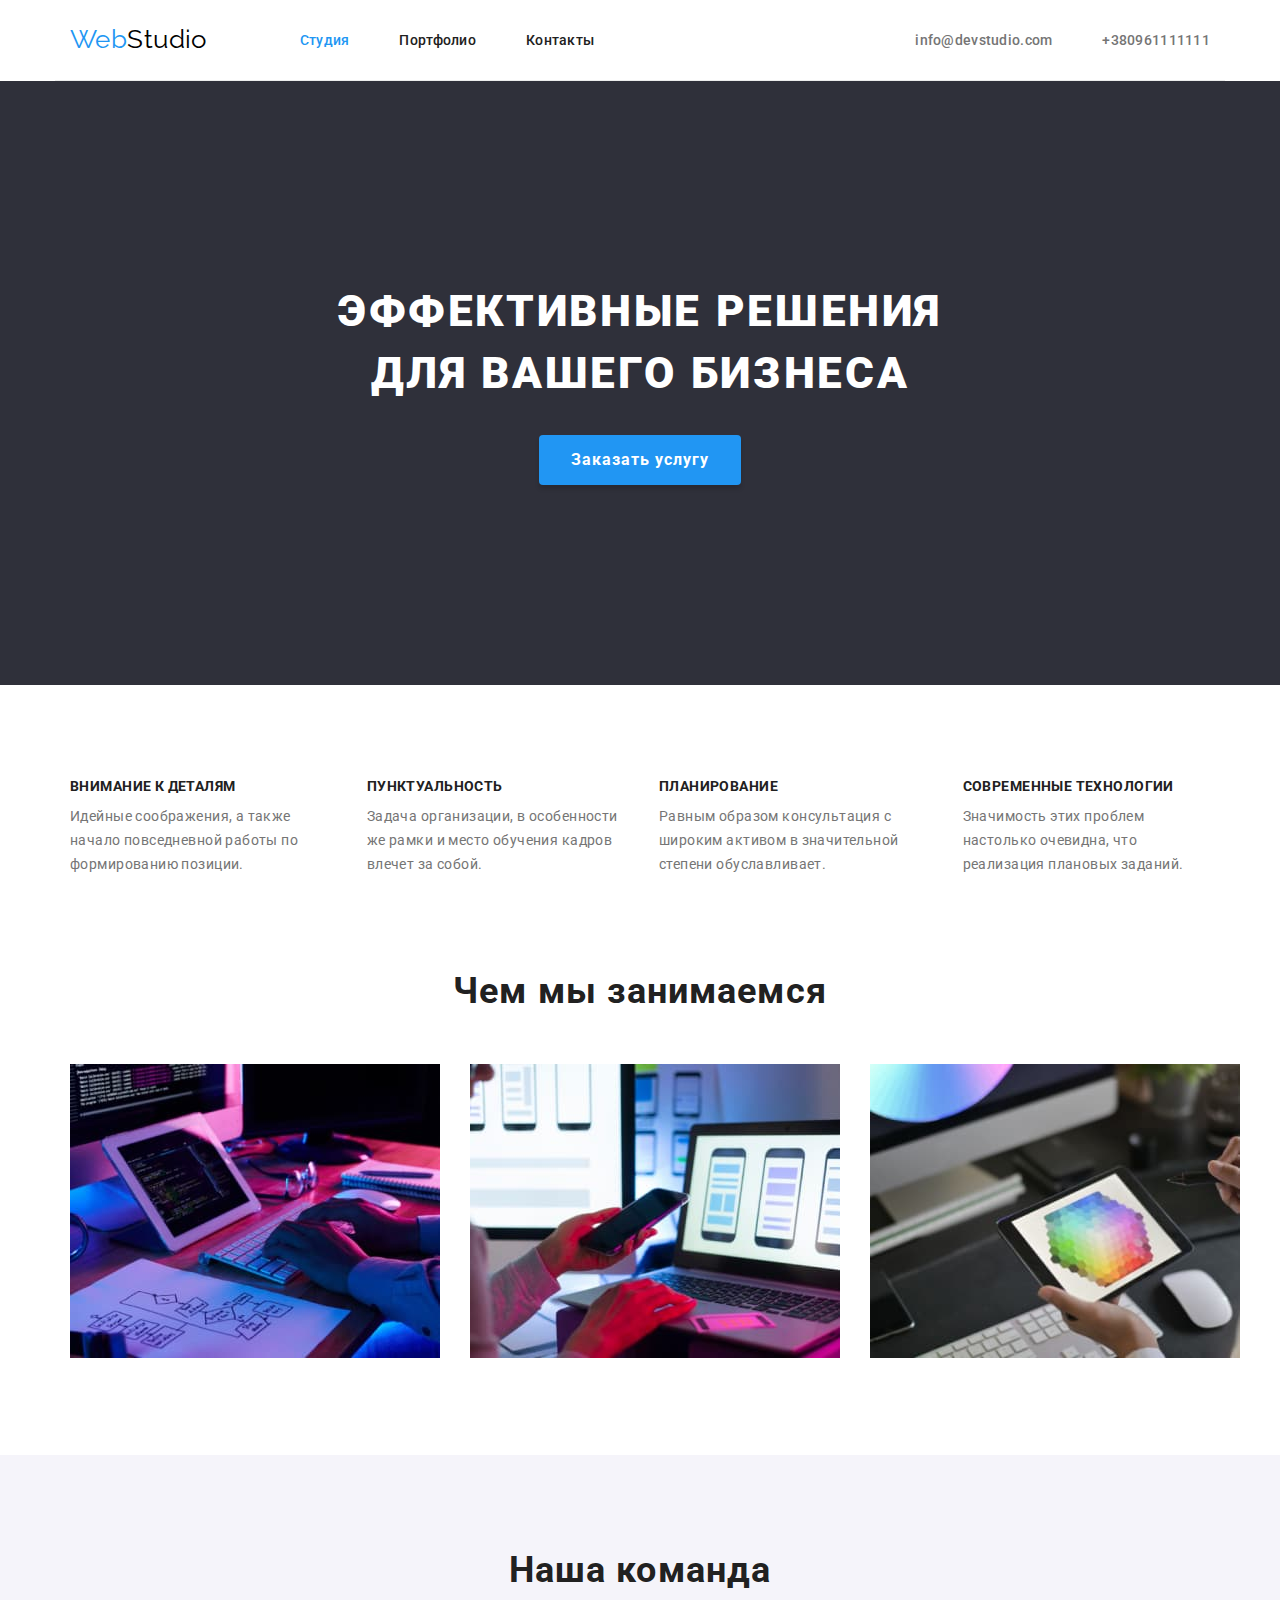
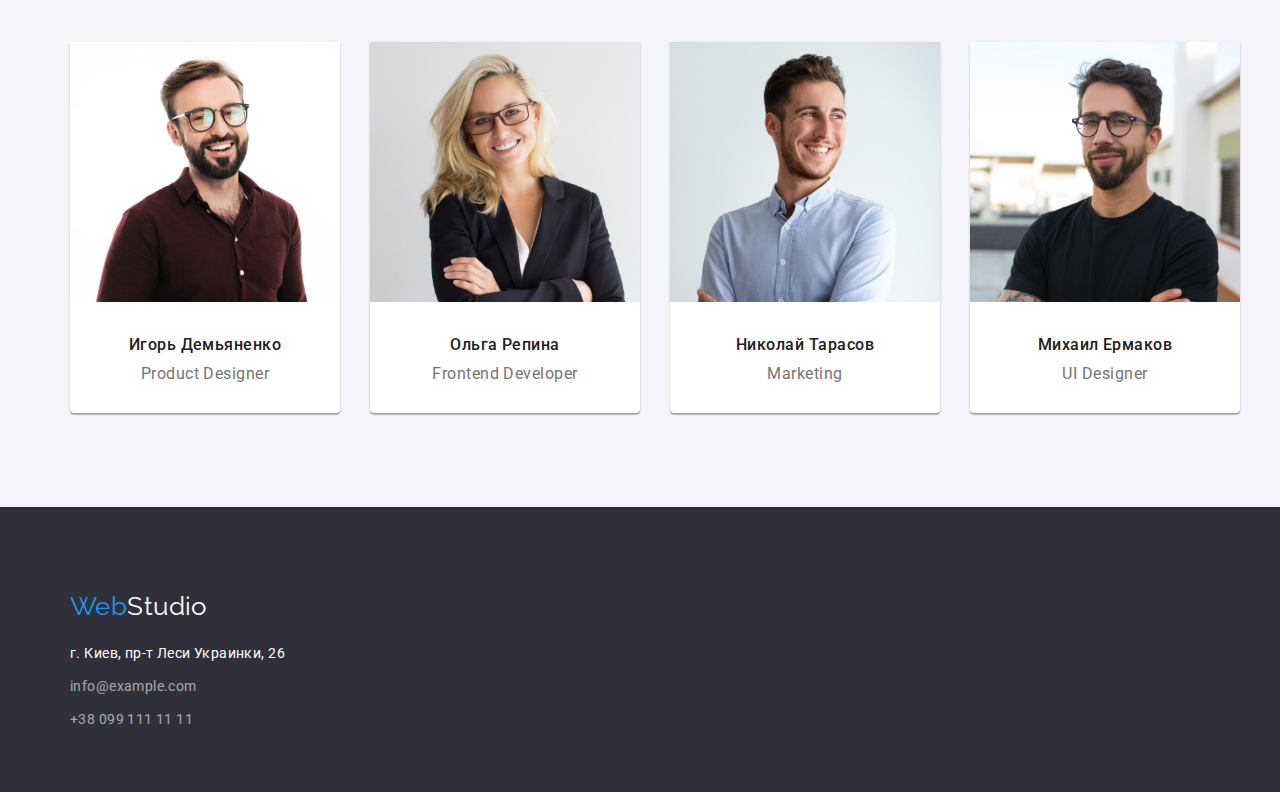
==== commit f0475541: "сделал индекс" ====
--- a/index.html
+++ b/index.html
@@ -181,15 +181,15 @@
         <a lang="en" href="./index.html" class="logo"
           >Web<span class="logo-footer">Studio</span></a
         >
-        </div>
+        
         <address>
-          <div class="container">
+          <div  class="address">
           <p class="footer-address">г. Киев, пр-т Леси Украинки, 26</p>
           <a href="mailto:info@example.com " class="footer-link"
             >info@example.com
           </a>
-          <br />
           <a href="tel:+380991111111" class="footer-link">+38 099 111 11 11</a>
+          </div>
           </div>
         </address>
       </div>
--- a/css/styles.css
+++ b/css/styles.css
@@ -22,8 +22,6 @@
   font-size: 14px;
   margin: 0;
 }
-
-
 
 /* Утилиты */
 
@@ -39,26 +37,23 @@
   padding: 0;
 }
 
-.container{
+.container {
   width: 1170px;
   padding-left: 15px;
   padding-right: 15px;
   margin-left: auto;
   margin-right: auto;
-
-}
-
-.main-nav{
-  display: flex;
-  
-   border-bottom: 1px solid #ECECEC;
-  
+}
+
+.main-nav {
+  display: flex;
+
+  border-bottom: 1px solid #ececec;
 }
 
 /* logo */
-.nav-header{
-  display: flex;
-  
+.nav-header {
+  display: flex;
 }
 .logo {
   margin-right: 93px;
@@ -89,20 +84,15 @@
   margin-left: auto;
   margin-right: auto;
   padding-top: 32px;
-  padding-bottom:32px;
-  
-}
-
-
-.header-list{
+  padding-bottom: 32px;
+}
+
+.header-list {
   display: flex;
   padding-top: 32px;
   padding-bottom: 32px;
   margin-left: auto;
-  
-}
-
-
+}
 
 .link {
   color: var(--primary-text-color);
@@ -123,7 +113,7 @@
 .header-list {
   list-style: none;
 }
- .item:not(:last-child){
+.item:not(:last-child) {
   margin-right: 50px;
 }
 .header-link {
@@ -141,17 +131,15 @@
 /* основной контент */
 /* ГЕРОЙ */
 .hero {
-  
   background-color: var(--secondary-color);
   text-align: center;
 }
-.top{
+.top {
   padding-top: 200px;
-
 }
 
 .hero-title {
-margin-bottom: 30px;
+  margin-bottom: 30px;
   color: white;
   font-weight: 900;
   font-size: 44px;
@@ -160,14 +148,14 @@
   letter-spacing: 0.06em;
   text-transform: uppercase;
 }
-.padding-bottom{
-padding-bottom: 200px;
+.padding-bottom {
+  padding-bottom: 200px;
 }
 .primary-button {
   padding: 10px 32px;
-box-shadow: 0px 4px 4px rgba(0, 0, 0, 0.15);
-border-radius: 4px;
-border: none;
+  box-shadow: 0px 4px 4px rgba(0, 0, 0, 0.15);
+  border-radius: 4px;
+  border: none;
   background-color: var(--accent-color);
   color: var(--button-color);
   font-family: inherit;
@@ -182,19 +170,17 @@
   background-color: var(--primary-button-hover-focus);
 }
 /* Приемущества сайта */
-.main-sextion{
+.main-sextion {
   padding-top: 94px;
   padding-bottom: 94px;
 }
-.main-list .item:not(:last-child){
-  margin-right: 30px;}
+.main-list .item:not(:last-child) {
+  margin-right: 30px;
+}
 
 .main-list {
   list-style: none;
   display: flex;
- 
-  
-
 }
 .main-title {
   margin-bottom: 10px;
@@ -203,16 +189,14 @@
   line-height: 1.1;
   text-transform: uppercase;
 }
-.main-text{
+.main-text {
   font-size: 14px;
-    line-height: 24px;
-    letter-spacing: 0.03em;
-}
-
-
+  line-height: 24px;
+  letter-spacing: 0.03em;
+}
 
 /* чем занимается фирма */
-.work-section{
+.work-section {
   padding-bottom: 94px;
 }
 .work-title {
@@ -227,7 +211,7 @@
   list-style: none;
   display: flex;
 }
-.work-list .item:not(:last-child){
+.work-list .item:not(:last-child) {
   margin-right: 30px;
 }
 /* Наша команда */
@@ -251,19 +235,18 @@
   list-style: none;
   display: flex;
 }
-.team-list > .item:not(:last-child){
+.team-list > .item:not(:last-child) {
   margin-right: 30px;
-  
-}
-  .team-list > .item{
-    box-shadow: 0px 1px 3px rgba(0, 0, 0, 0.12), 0px 1px 1px rgba(0, 0, 0, 0.14), 0px 2px 1px rgba(0, 0, 0, 0.2);
-border-radius: 0px 0px 4px 4px;
-background-color: var(--background-color);
-  }
+}
+.team-list > .item {
+  box-shadow: 0px 1px 3px rgba(0, 0, 0, 0.12), 0px 1px 1px rgba(0, 0, 0, 0.14),
+    0px 2px 1px rgba(0, 0, 0, 0.2);
+  border-radius: 0px 0px 4px 4px;
+  background-color: var(--background-color);
+}
 
 .worker {
   background-color: var(--background-color);
- 
 }
 .team-name {
   margin-bottom: 10px;
@@ -281,7 +264,6 @@
   font-size: 16px;
   line-height: 1.2;
   letter-spacing: 0.03em;
-  
 }
 /* Подвал сайта */
 .logo-footer {
@@ -346,12 +328,25 @@
   letter-spacing: 0.03em;
 }
 /* Футер */
-.footer .logo{
+
+.footer {
+  padding-top: 60px;
+  padding-bottom: 60px;
+}
+
+.footer .logo {
   display: block;
-  padding-top: 60px;
+
   padding-bottom: 0;
   margin-bottom: 20px;
 }
 .footer-address {
   padding-bottom: 9px;
 }
+
+.footer-link {
+  display: block;
+}
+.container .footer-link:not(:last-child) {
+  padding-bottom: 9px;
+}
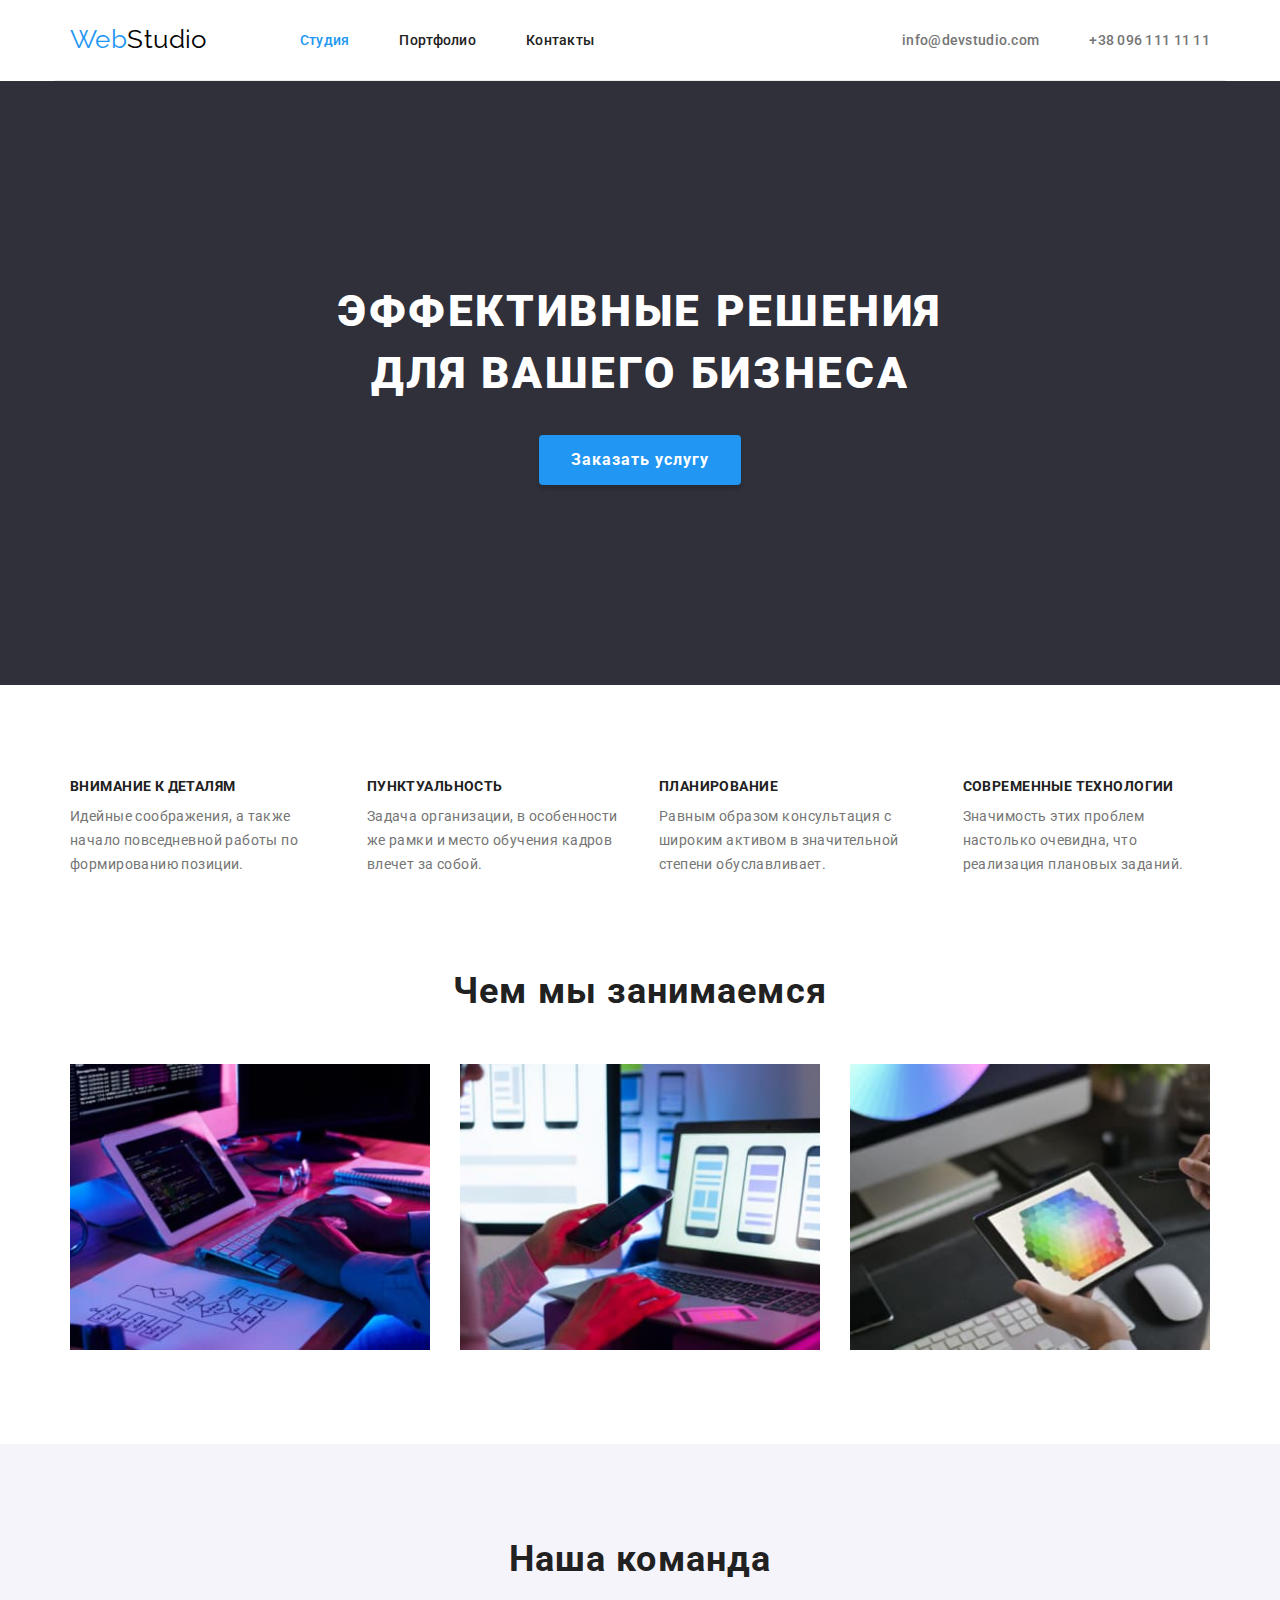
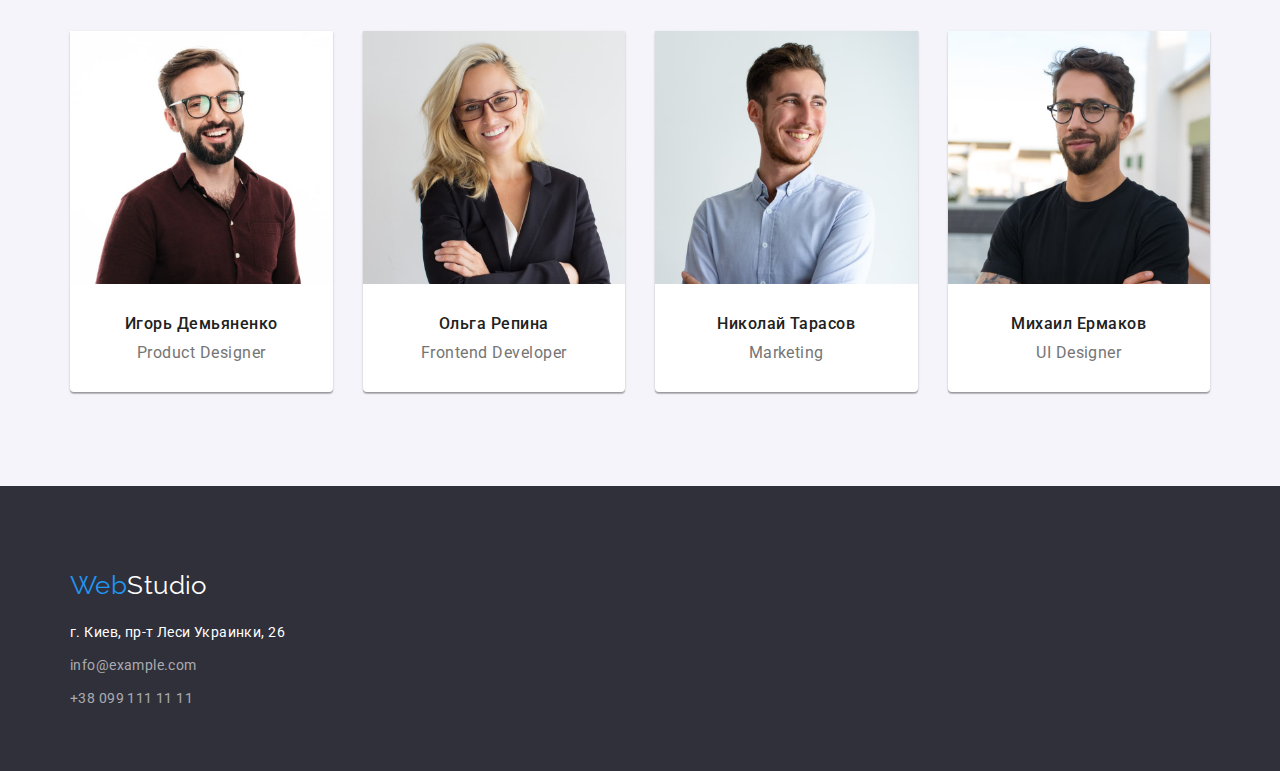
==== commit 56a56931: "сделал полностью дз3" ====
--- a/index.html
+++ b/index.html
@@ -40,7 +40,7 @@
           >
         </li>
         <li class="item">
-          <a href="tel:+380961111111" class="header-link">+380961111111</a>
+          <a href="tel:+380961111111" class="header-link">+38 096 111 11 11</a>
         </li>
       </ul>
       </div>
--- a/css/styles.css
+++ b/css/styles.css
@@ -13,6 +13,8 @@
   --button-color: #ffffff;
   --portfolio-title: #212121;
   --primary-button-hover-focus: #188ce8;
+  --projects-list-gap: 30px;
+
 }
 body {
   background-color: var(--background-color);
@@ -36,7 +38,12 @@
   margin: 0;
   padding: 0;
 }
-
+img {
+  display: block;
+  max-width: 100%;
+  height: auto;
+}
+/* Стилизация */
 .container {
   width: 1170px;
   padding-left: 15px;
@@ -290,9 +297,16 @@
 /* Страница портфолио */
 /* Секция кнопки */
 .projects-buttons {
-  list-style: none;
+  display:flex;
+  list-style: none;
+  justify-content: center;
+  padding-top: 94px;
+  margin-bottom: 50px;
 }
 .secondary-button {
+  padding: 6px 22px;
+  box-shadow: 0px 3px 1px rgba(0, 0, 0, 0.1), 0px 1px 2px rgba(0, 0, 0, 0.08), 0px 2px 2px rgba(0, 0, 0, 0.12);
+border-radius: 4px;
   font-family: inherit;
   font-weight: 500;
   font-size: 16px;
@@ -301,6 +315,14 @@
   border: none;
   cursor: pointer;
 }
+.projects-buttons > .item:not(:last-child){
+  margin-right: 8px;
+}
+
+ 
+.projects-content > .projects-title{
+  box-sizing: content-box;
+}
 .secondary-button:focus,
 .secondary-button:hover {
   background-color: var(--accent-color);
@@ -308,8 +330,38 @@
 }
 /* Секция проекты */
 .projects-list {
+  margin-right: calc(-1 * var(--projects-list-gap));
+  margin-bottom: calc(-1 * var(--projects-list-gap));
+  flex-wrap: wrap;
+  display: flex;
   list-style: none;
   box-sizing: border-box;
+  padding-bottom: 94px;
+  
+}
+.projects-list > .item-card{
+flex-basis: calc(100% / 3 - var(--projects-list-gap));
+margin-right: var(--projects-list-gap);
+margin-bottom: var(--projects-list-gap);
+
+}
+
+  
+
+.projects-content{
+  padding-bottom: 20px;
+  margin-left: 24px;
+}
+
+  
+.border{
+border: 1px solid #EEEEEE;
+border-top: none;
+}
+
+.projects-title{
+  padding-bottom: 4px;
+  padding-top: 20px;
 }
 .projects-link {
   background-color: #eeeeee;
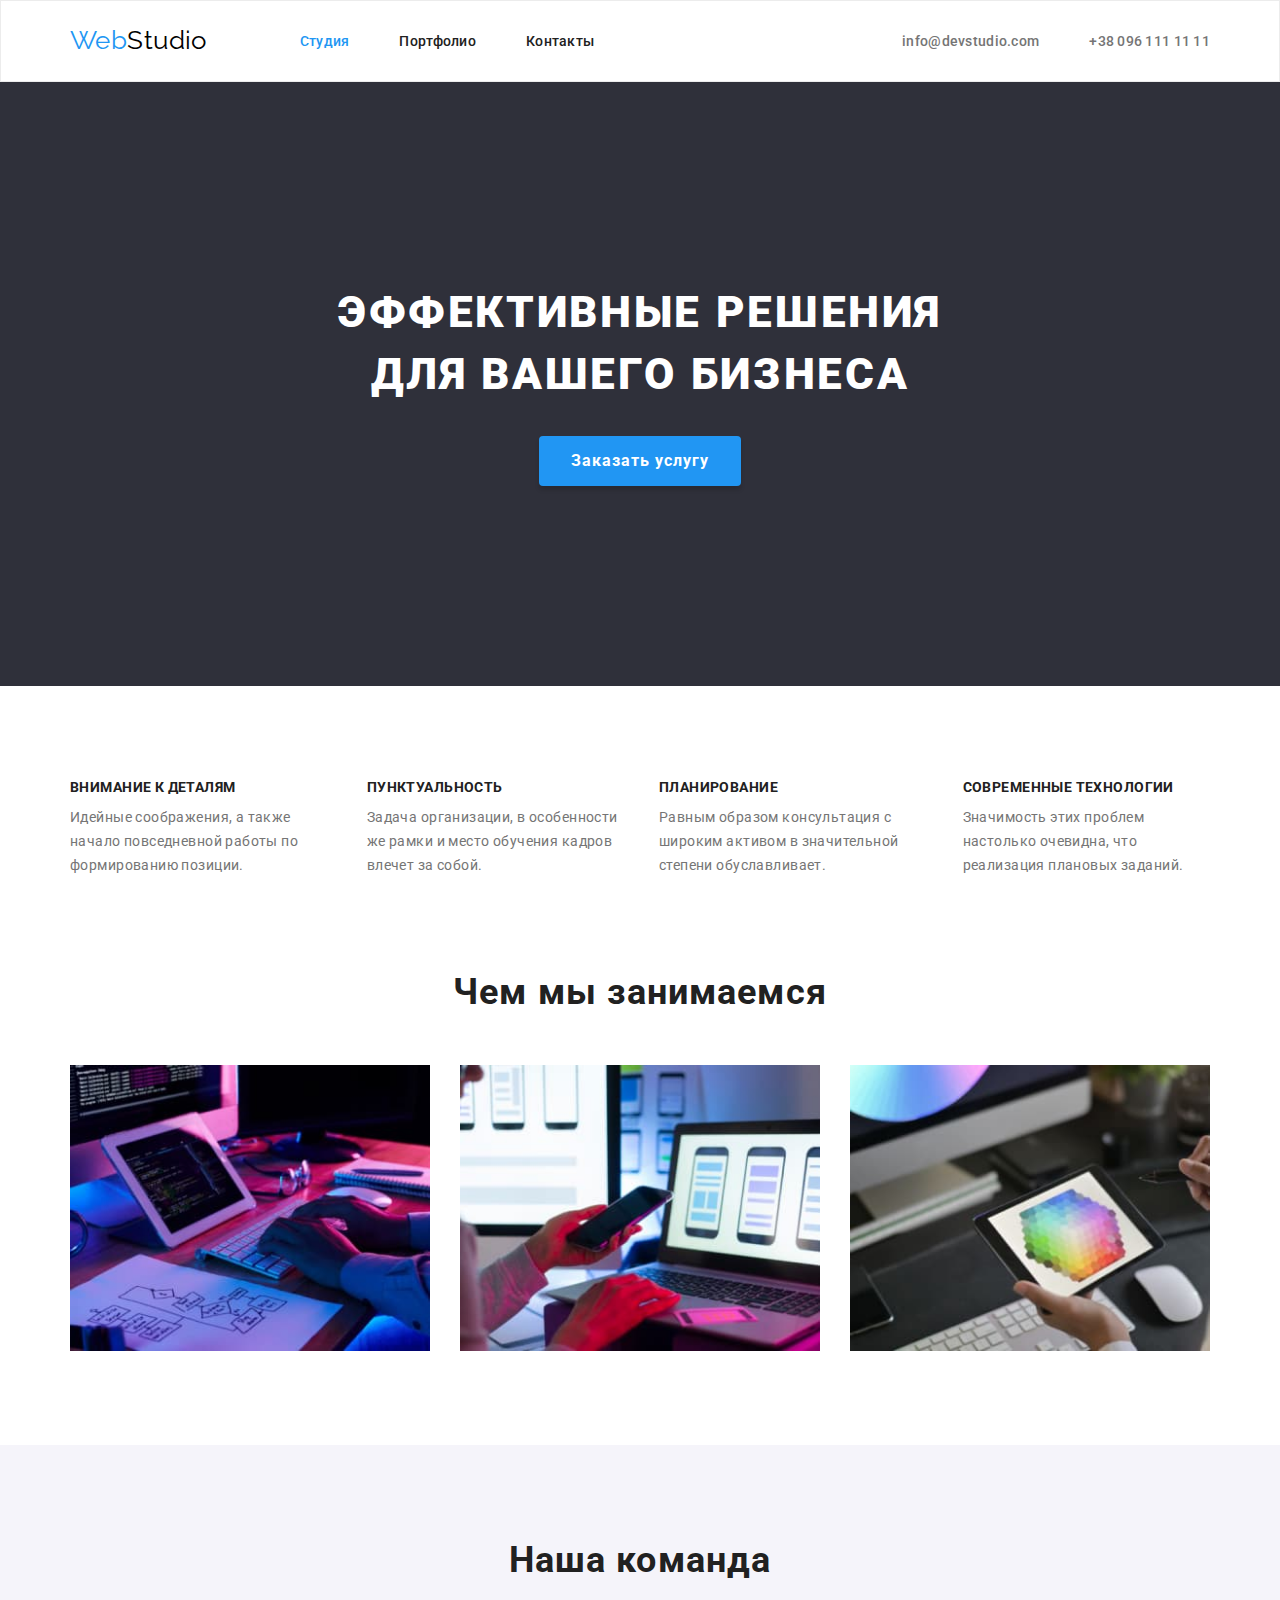
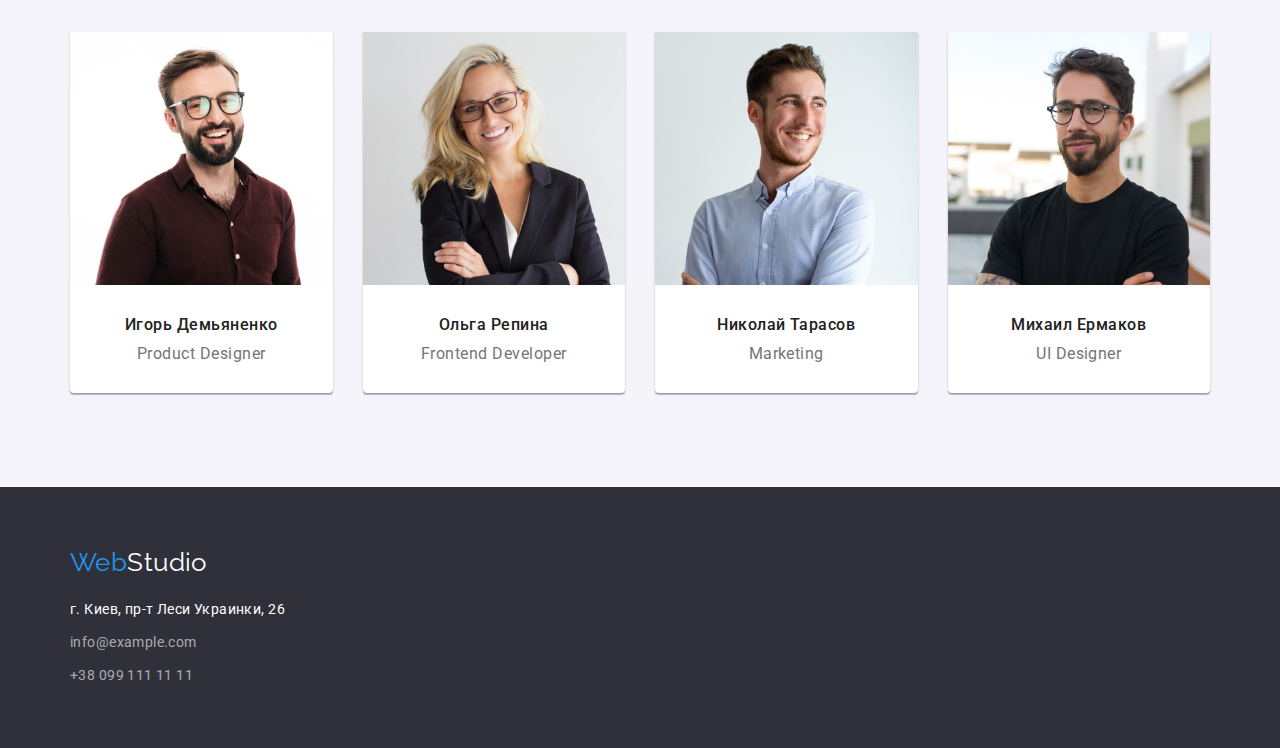
==== commit 38105459: "border in header на всю длинну" ====
--- a/index.html
+++ b/index.html
@@ -19,7 +19,8 @@
   </head>
   <body>
     <!-- Шапка -->
-    <header>
+   <header>
+      <div class="header-border">
       <div class="container main-nav">
       <nav class="nav-header">
         <a lang="en" href="./index.html" class="logo"
@@ -27,7 +28,7 @@
         >
         
         <ul class="site-nav list">
-          <li class="item"><a href="" class="link current">Студия</a></li>
+          <li class="item"><a href="./index.html" class="link current">Студия</a></li>
           <li class="item"><a href="./portfolio.html" class="link">Портфолио</a></li>
           <li class="item"><a href="" class="link">Контакты</a></li>
         </ul>
@@ -44,6 +45,7 @@
         </li>
       </ul>
       </div>
+    </div>
     </header>
     <!-- Основной контент -->
 
--- a/css/styles.css
+++ b/css/styles.css
@@ -14,7 +14,6 @@
   --portfolio-title: #212121;
   --primary-button-hover-focus: #188ce8;
   --projects-list-gap: 30px;
-
 }
 body {
   background-color: var(--background-color);
@@ -44,6 +43,7 @@
   height: auto;
 }
 /* Стилизация */
+
 .container {
   width: 1170px;
   padding-left: 15px;
@@ -55,7 +55,7 @@
 .main-nav {
   display: flex;
 
-  border-bottom: 1px solid #ececec;
+  
 }
 
 /* logo */
@@ -140,9 +140,8 @@
 .hero {
   background-color: var(--secondary-color);
   text-align: center;
-}
-.top {
   padding-top: 200px;
+  padding-bottom: 200px;
 }
 
 .hero-title {
@@ -155,9 +154,7 @@
   letter-spacing: 0.06em;
   text-transform: uppercase;
 }
-.padding-bottom {
-  padding-bottom: 200px;
-}
+
 .primary-button {
   padding: 10px 32px;
   box-shadow: 0px 4px 4px rgba(0, 0, 0, 0.15);
@@ -225,12 +222,12 @@
 .team {
   background-color: #f5f4fa;
   padding-bottom: 94px;
+  padding-top: 94px;
 }
 .team-photo {
   background-color: var(--background-color);
 }
 .team-title {
-  padding-top: 94px;
   margin-bottom: 50px;
   font-size: 36px;
   line-height: 1.2;
@@ -273,6 +270,10 @@
   letter-spacing: 0.03em;
 }
 /* Подвал сайта */
+.container > .logo {
+  padding-top: 0;
+}
+
 .logo-footer {
   color: var(--background-color);
 }
@@ -296,8 +297,12 @@
 }
 /* Страница портфолио */
 /* Секция кнопки */
+.header-border{
+  border: 1px solid #ECECEC;
+}
+
 .projects-buttons {
-  display:flex;
+  display: flex;
   list-style: none;
   justify-content: center;
   padding-top: 94px;
@@ -305,8 +310,9 @@
 }
 .secondary-button {
   padding: 6px 22px;
-  box-shadow: 0px 3px 1px rgba(0, 0, 0, 0.1), 0px 1px 2px rgba(0, 0, 0, 0.08), 0px 2px 2px rgba(0, 0, 0, 0.12);
-border-radius: 4px;
+  box-shadow: 0px 3px 1px rgba(0, 0, 0, 0.1), 0px 1px 2px rgba(0, 0, 0, 0.08),
+    0px 2px 2px rgba(0, 0, 0, 0.12);
+  border-radius: 4px;
   font-family: inherit;
   font-weight: 500;
   font-size: 16px;
@@ -315,12 +321,11 @@
   border: none;
   cursor: pointer;
 }
-.projects-buttons > .item:not(:last-child){
+.projects-buttons > .item:not(:last-child) {
   margin-right: 8px;
 }
 
- 
-.projects-content > .projects-title{
+.projects-content > .projects-title {
   box-sizing: content-box;
 }
 .secondary-button:focus,
@@ -337,29 +342,24 @@
   list-style: none;
   box-sizing: border-box;
   padding-bottom: 94px;
-  
-}
-.projects-list > .item-card{
-flex-basis: calc(100% / 3 - var(--projects-list-gap));
-margin-right: var(--projects-list-gap);
-margin-bottom: var(--projects-list-gap);
-
-}
-
-  
-
-.projects-content{
+}
+.projects-list > .item-card {
+  flex-basis: calc(100% / 3 - var(--projects-list-gap));
+  margin-right: var(--projects-list-gap);
+  margin-bottom: var(--projects-list-gap);
+}
+
+.projects-content {
   padding-bottom: 20px;
   margin-left: 24px;
 }
 
-  
-.border{
-border: 1px solid #EEEEEE;
-border-top: none;
-}
-
-.projects-title{
+.border {
+  border: 1px solid #eeeeee;
+  border-top: none;
+}
+
+.projects-title {
   padding-bottom: 4px;
   padding-top: 20px;
 }
